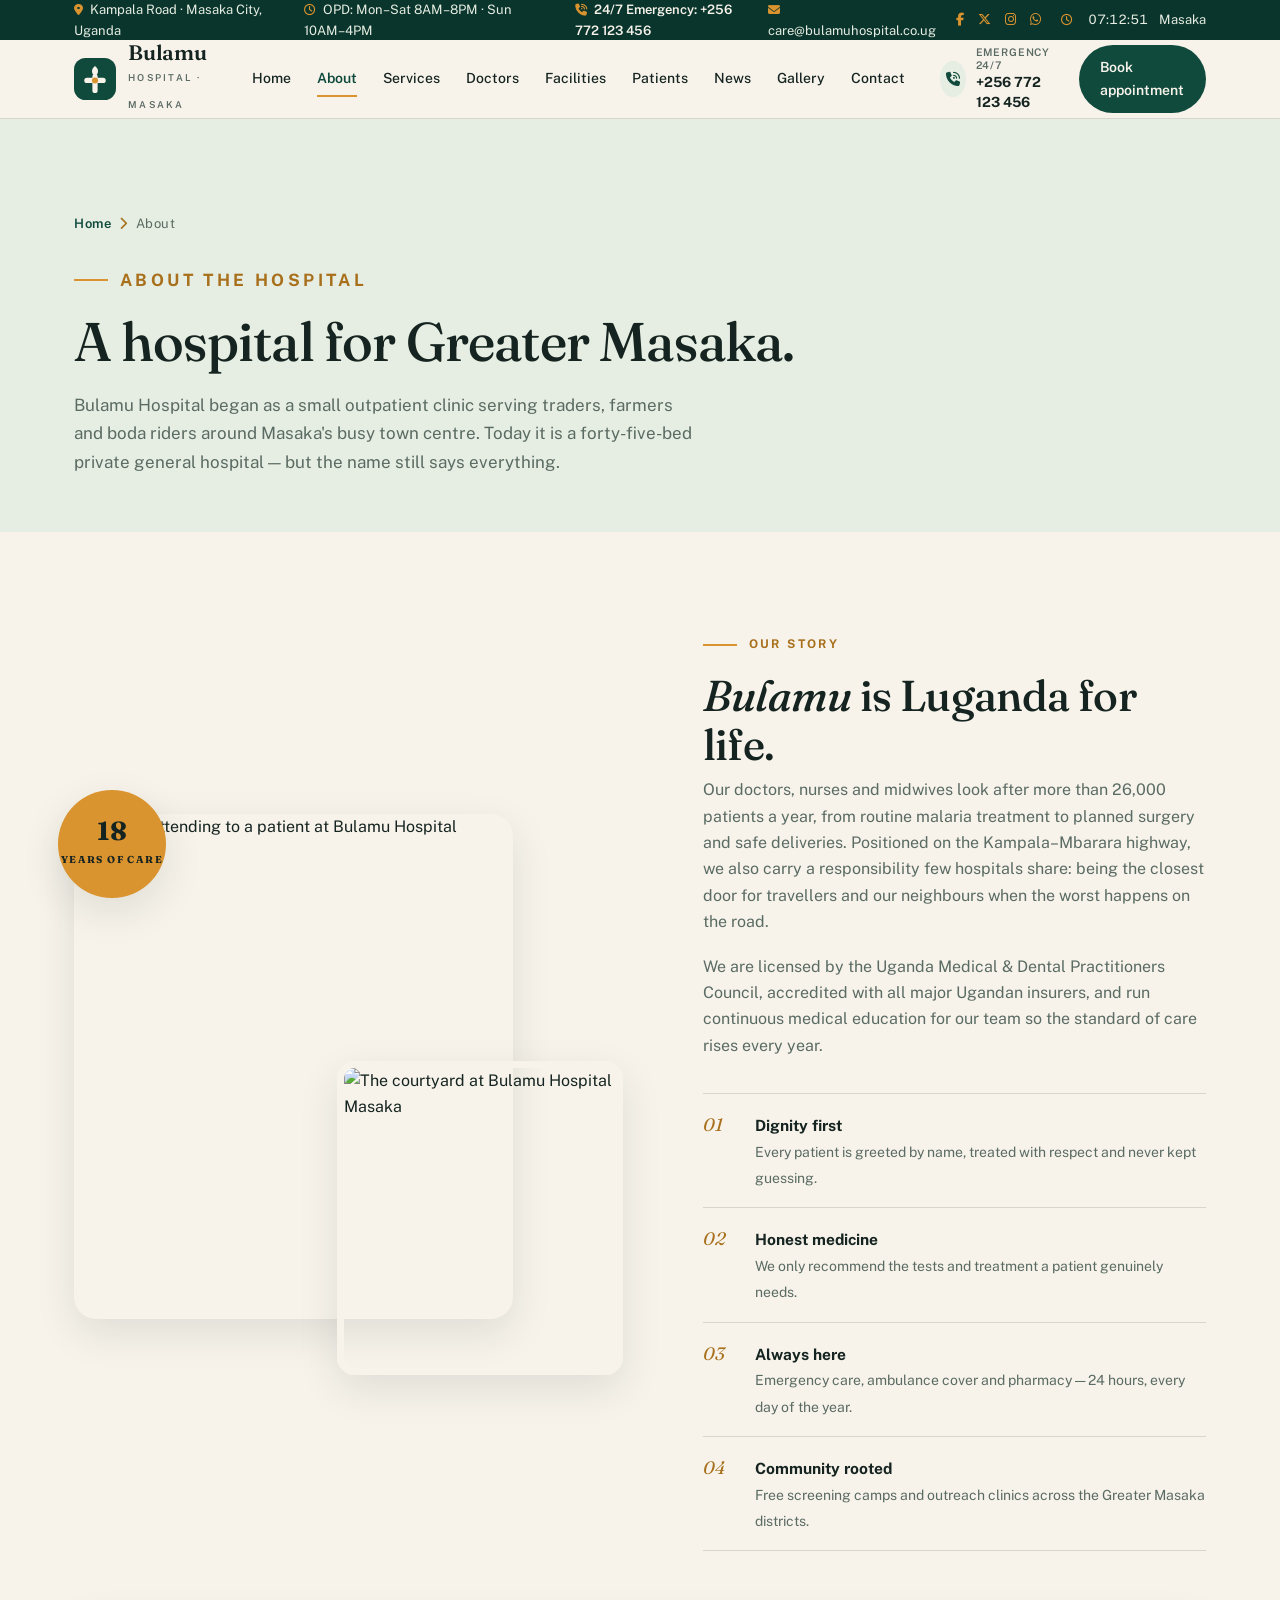
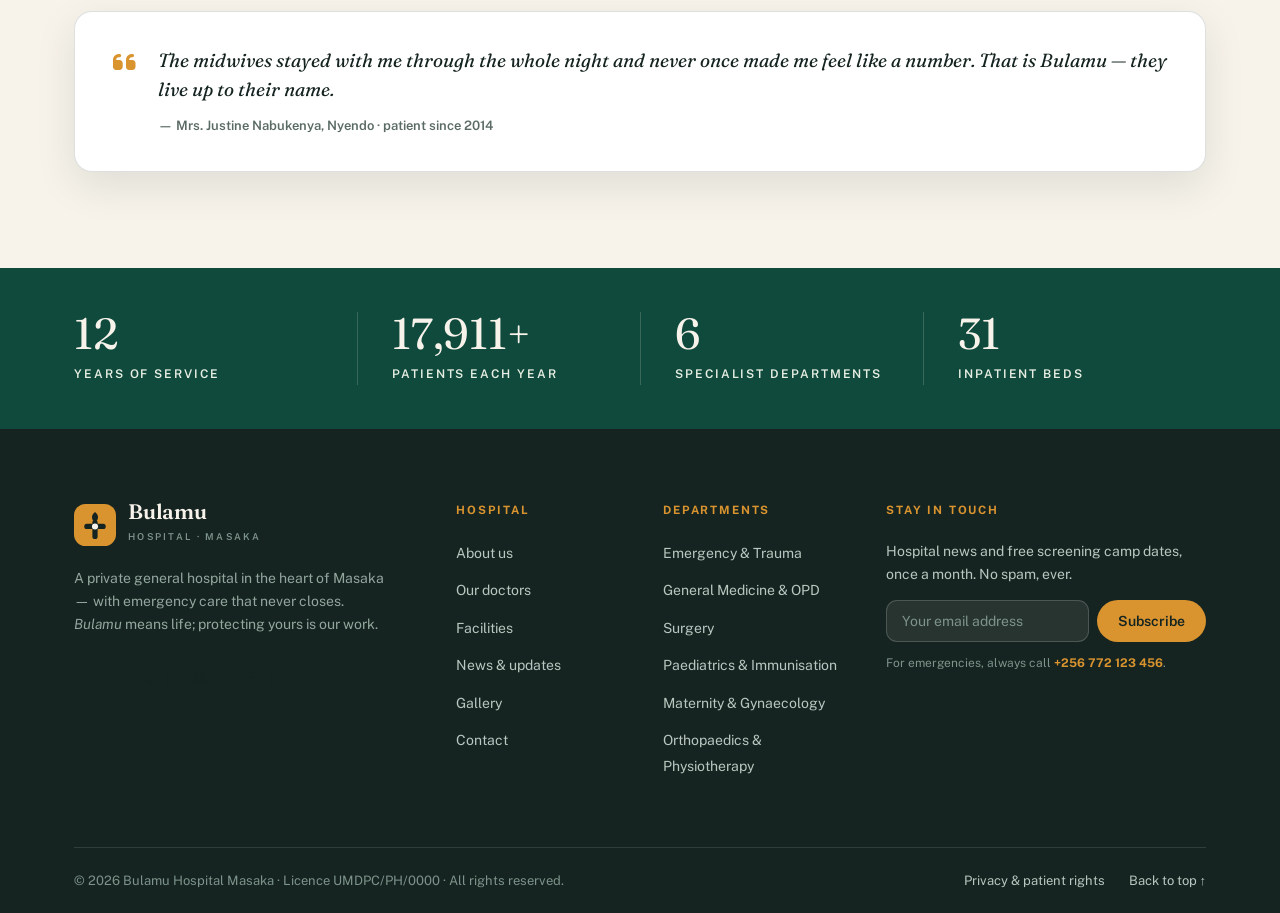
==== about.html @ 2680c512 "first commi" ====
﻿<!DOCTYPE html>
<html lang="en">
<head>
<meta charset="UTF-8">
<meta name="viewport" content="width=device-width, initial-scale=1.0">
<title>About Bulamu Hospital Masaka</title>
<meta name="description" content="Eighteen years serving Greater Masaka &mdash; our story, values and what makes Bulamu Hospital different.">
<meta property="og:title" content="About Bulamu Hospital Masaka">
<meta property="og:description" content="Eighteen years serving Greater Masaka &mdash; our story, values and what makes Bulamu Hospital different.">
<meta property="og:type" content="website">
<meta name="theme-color" content="#0F4A3C">
<link rel="preconnect" href="https://fonts.googleapis.com">
<link rel="preconnect" href="https://fonts.gstatic.com" crossorigin>
<link href="https://fonts.googleapis.com/css2?family=Fraunces:ital,opsz,wght@0,9..144,400;0,9..144,500;0,9..144,600;1,9..144,400;1,9..144,500&family=Public+Sans:wght@400;500;600;700&display=swap" rel="stylesheet">
<link rel="stylesheet" href="https://cdnjs.cloudflare.com/ajax/libs/font-awesome/6.5.2/css/all.min.css">
<link rel="stylesheet" href="css/style.css">
</head>
<body id="top">

<div class="topbar">
  <div class="container topbar-in">
    <div class="tb-group">
      <span><i class="fa-solid fa-location-dot"></i>Kampala Road · Masaka City, Uganda</span>
      <span><i class="fa-regular fa-clock"></i>OPD: Mon–Sat 8AM–8PM · Sun 10AM–4PM</span>
    </div>
    <div class="tb-group">
      <a class="tb-em" href="tel:+256772123456"><i class="fa-solid fa-phone-volume"></i>24/7 Emergency: +256 772 123 456</a>
      <a href="mailto:care@bulamuhospital.co.ug"><i class="fa-solid fa-envelope"></i>care@bulamuhospital.co.ug</a>
      <div class="tb-social">
        <a href="https://www.facebook.com/bulamuhospital/" target="_blank" rel="noopener" aria-label="Facebook"><i class="fa-brands fa-facebook-f"></i></a>
        <a href="https://www.x.com" target="_blank" rel="noopener" aria-label="X"><i class="fa-brands fa-x-twitter"></i></a>
        <a href="https://www.instagram.com" target="_blank" rel="noopener" aria-label="Instagram"><i class="fa-brands fa-instagram"></i></a>
        <a href="https://wa.me/256772123456" target="_blank" rel="noopener" aria-label="WhatsApp"><i class="fa-brands fa-whatsapp"></i></a>
      </div>
      <span class="tb-clock"><i class="fa-regular fa-clock"></i><span id="kampalaClock">--:--:--</span>&nbsp;Masaka</span>
    </div>
  </div>
</div>

<header class="site" id="siteHeader">
  <div class="container header-in">
    <a class="brand" href="index.html" aria-label="Bulamu Hospital Masaka — home">
      <svg class="brand-mark" viewBox="0 0 44 44" aria-hidden="true">
        <rect width="44" height="44" rx="12" fill="#0F4A3C"/>
        <path d="M22 8.5 C17.8 11.4 17.8 16.8 22 19.4 C26.2 16.8 26.2 11.4 22 8.5 Z" fill="#F7F3EB"/>
        <path d="M22 19.4 V34 M13.5 23.5 H30.5" stroke="#F7F3EB" stroke-width="5.5" stroke-linecap="round" fill="none"/>
        <circle cx="22" cy="23.5" r="3.2" fill="#D9932F"/>
      </svg>
      <span class="brand-txt"><strong>Bulamu</strong><small>HOSPITAL · MASAKA</small></span>
    </a>
    <nav class="main-nav" aria-label="Primary">
      <a class="nav-link" href="index.html">Home</a>
      <a class="nav-link" href="about.html">About</a>
      <a class="nav-link" href="services.html">Services</a>
      <a class="nav-link" href="doctors.html">Doctors</a>
      <a class="nav-link" href="facilities.html">Facilities</a>
      <a class="nav-link" href="patients.html">Patients</a>
      <a class="nav-link" href="news.html">News</a>
      <a class="nav-link" href="gallery.html">Gallery</a>
      <a class="nav-link" href="contact.html">Contact</a>
    </nav>
    <div class="header-actions">
      <a class="header-phone" href="tel:+256772123456">
        <i class="fa-solid fa-phone-volume"></i>
        <span><small>Emergency 24/7</small><strong>+256 772 123 456</strong></span>
      </a>
      <a class="btn btn-primary btn-sm" href="appointment.html">Book appointment</a>
      <button class="hamburger" id="navToggle" aria-label="Open menu" aria-expanded="false"><span></span><span></span><span></span></button>
    </div>
  </div>
</header>

<nav class="drawer" id="drawer" aria-label="Mobile">
  <a class="d-link" href="index.html">Home</a>
  <a class="d-link" href="about.html">About Us</a>
  <a class="d-link" href="services.html">Services &amp; Departments</a>
  <a class="d-link" href="doctors.html">Our Doctors</a>
  <a class="d-link" href="facilities.html">Facilities</a>
  <a class="d-link" href="patients.html">Patient Information</a>
  <a class="d-link" href="news.html">News &amp; Updates</a>
  <a class="d-link" href="gallery.html">Gallery</a>
  <a class="d-link" href="contact.html">Contact</a>
  <a class="btn btn-primary d-cta" href="appointment.html">Book an appointment</a>
  <div class="d-contact">
    <span><i class="fa-solid fa-phone-volume"></i>+256 772 123 456 (24/7)</span>
    <span><i class="fa-solid fa-location-dot"></i>Kampala Road, Masaka City</span>
    <span><i class="fa-brands fa-facebook"></i>facebook.com/bulamuhospital</span>
  </div>
</nav>
<div class="overlay" id="overlay"></div>

<main>
<section class="page-hero">
  <div class="container">
    <p class="breadcrumbs"><a href="index.html">Home</a><i class="fa-solid fa-chevron-right"></i>About</p>
    <p class="eyebrow">About the hospital</p>
    <h1>A hospital for Greater Masaka.</h1>
    <p>Bulamu Hospital began as a small outpatient clinic serving traders, farmers and boda riders around Masaka's busy town centre. Today it is a forty-five-bed private general hospital — but the name still says everything.</p>
  </div>
</section>

<section id="about">
  <div class="container">
    <div class="about-grid">
      <div class="about-media reveal">
        <div class="badge-since"><span><strong>18</strong><small>years of care</small></span></div>
        <img class="big" src="https://picsum.photos/seed/bulamu-about1/820/940.jpg" alt="A nurse attending to a patient at Bulamu Hospital">
        <img class="small" src="https://picsum.photos/seed/bulamu-about2/640/700.jpg" alt="The courtyard at Bulamu Hospital Masaka">
      </div>
      <div class="about-copy reveal" data-d=".12">
        <p class="eyebrow">Our story</p>
        <h2 class="about-h"><em>Bulamu</em> is Luganda for life.</h2>
        <p>Our doctors, nurses and midwives look after more than 26,000 patients a year, from routine malaria treatment to planned surgery and safe deliveries. Positioned on the Kampala&ndash;Mbarara highway, we also carry a responsibility few hospitals share: being the closest door for travellers and our neighbours when the worst happens on the road.</p>
        <p>We are licensed by the Uganda Medical &amp; Dental Practitioners Council, accredited with all major Ugandan insurers, and run continuous medical education for our team so the standard of care rises every year.</p>
        <ol class="values">
          <li><span class="val-num">01</span><div><strong>Dignity first</strong><span class="v-desc">Every patient is greeted by name, treated with respect and never kept guessing.</span></div></li>
          <li><span class="val-num">02</span><div><strong>Honest medicine</strong><span class="v-desc">We only recommend the tests and treatment a patient genuinely needs.</span></div></li>
          <li><span class="val-num">03</span><div><strong>Always here</strong><span class="v-desc">Emergency care, ambulance cover and pharmacy &mdash; 24 hours, every day of the year.</span></div></li>
          <li><span class="val-num">04</span><div><strong>Community rooted</strong><span class="v-desc">Free screening camps and outreach clinics across the Greater Masaka districts.</span></div></li>
        </ol>
      </div>
    </div>
    <div class="quote reveal">
      <i class="fa-solid fa-quote-left"></i>
      <div>
        <blockquote>The midwives stayed with me through the whole night and never once made me feel like a number. That is Bulamu &mdash; they live up to their name.</blockquote>
        <cite>&mdash; Mrs. Justine Nabukenya, Nyendo &middot; patient since 2014</cite>
      </div>
    </div>
  </div>
</section>

<div class="stats-band">
  <div class="container stats-grid reveal">
    <div class="stat"><span class="stat-num"><span class="count" data-to="18">0</span></span><span class="stat-label">Years of service</span></div>
    <div class="stat"><span class="stat-num"><span class="count" data-to="26000" data-suffix="+">0</span></span><span class="stat-label">Patients each year</span></div>
    <div class="stat"><span class="stat-num"><span class="count" data-to="8">0</span></span><span class="stat-label">Specialist departments</span></div>
    <div class="stat"><span class="stat-num"><span class="count" data-to="45">0</span></span><span class="stat-label">Inpatient beds</span></div>
  </div>
</div>
</main>

<footer class="site">
  <div class="container">
    <div class="foot-grid">
      <div class="foot-brand">
        <a class="brand" href="index.html">
          <svg class="brand-mark" viewBox="0 0 44 44" aria-hidden="true">
            <rect width="44" height="44" rx="12" fill="#D9932F"/>
            <path d="M22 8.5 C17.8 11.4 17.8 16.8 22 19.4 C26.2 16.8 26.2 11.4 22 8.5 Z" fill="#152420"/>
            <path d="M22 19.4 V34 M13.5 23.5 H30.5" stroke="#152420" stroke-width="5.5" stroke-linecap="round" fill="none"/>
            <circle cx="22" cy="23.5" r="3.2" fill="#F7F3EB"/>
          </svg>
          <span class="brand-txt"><strong>Bulamu</strong><small style="color:#7E938B">HOSPITAL · MASAKA</small></span>
        </a>
        <p>A private general hospital in the heart of Masaka — with emergency care that never closes. <em>Bulamu</em> means life; protecting yours is our work.</p>
        <div class="socials">
          <a href="https://www.facebook.com/bulamuhospital/" target="_blank" rel="noopener" aria-label="Facebook"><i class="fa-brands fa-facebook-f"></i></a>
          <a href="https://www.x.com" target="_blank" rel="noopener" aria-label="X"><i class="fa-brands fa-x-twitter"></i></a>
          <a href="https://www.instagram.com" target="_blank" rel="noopener" aria-label="Instagram"><i class="fa-brands fa-instagram"></i></a>
          <a href="https://www.youtube.com" target="_blank" rel="noopener" aria-label="YouTube"><i class="fa-brands fa-youtube"></i></a>
        </div>
      </div>
      <div>
        <h4>Hospital</h4>
        <ul class="foot-links">
          <li><a href="about.html">About us</a></li>
          <li><a href="doctors.html">Our doctors</a></li>
          <li><a href="facilities.html">Facilities</a></li>
          <li><a href="news.html">News &amp; updates</a></li>
          <li><a href="gallery.html">Gallery</a></li>
          <li><a href="contact.html">Contact</a></li>
        </ul>
      </div>
      <div>
        <h4>Departments</h4>
        <ul class="foot-links" id="footDepts"></ul>
      </div>
      <div>
        <h4>Stay in touch</h4>
        <p style="font-size:14px;color:#B9C7C0">Hospital news and free screening camp dates, once a month. No spam, ever.</p>
        <form class="news-form" id="newsForm">
          <input type="email" id="newsEmail" placeholder="Your email address" aria-label="Email address">
          <button class="btn btn-amber btn-sm" type="submit">Subscribe</button>
        </form>
        <p class="foot-note">For emergencies, always call <a href="tel:+256772123456" style="color:var(--amber);font-weight:700">+256 772 123 456</a>.</p>
      </div>
    </div>
    <div class="foot-bottom">
      <span>&copy; <span id="year"></span> Bulamu Hospital Masaka &middot; Licence UMDPC/PH/0000 &middot; All rights reserved.</span>
      <div class="fb-links">
        <button data-modal="privacyModal">Privacy &amp; patient rights</button>
        <a href="#top">Back to top &uarr;</a>
      </div>
    </div>
  </div>
</footer>

<button id="toTop" aria-label="Back to top"><i class="fa-solid fa-arrow-up"></i></button>
<div id="toastWrap" aria-live="polite"></div>

<div class="modal" id="articleModal" aria-hidden="true" role="dialog" aria-label="News article">
  <div class="modal-backdrop" data-close></div>
  <div class="modal-card">
    <button class="modal-close" data-close aria-label="Close article"><i class="fa-solid fa-xmark"></i></button>
    <div id="articleBody"></div>
  </div>
</div>

<div class="modal" id="privacyModal" aria-hidden="true" role="dialog" aria-label="Privacy and patient rights">
  <div class="modal-backdrop" data-close></div>
  <div class="modal-card privacy">
    <button class="modal-close" data-close aria-label="Close"><i class="fa-solid fa-xmark"></i></button>
    <span class="n-tag" style="position:static;display:inline-block;margin-bottom:12px">Privacy &amp; patient rights</span>
    <h3 class="am-title" style="margin-top:0">Your information is safe with us.</h3>
    <h4>What we collect</h4>
    <p>Appointment requests sent through this website are used only to arrange your visit and to contact you about it. We never sell, rent or share patient information with third parties for marketing.</p>
    <h4>Medical confidentiality</h4>
    <p>All clinical records at Bulamu Hospital are confidential. Information is released only to the patient, a nominated next of kin, or where the law requires it.</p>
    <h4>Your rights as a patient</h4>
    <p>You have the right to clear explanations in a language you understand, a second opinion, an itemised bill, and to raise a compliment or complaint at the front desk or through care@bulamuhospital.co.ug.</p>
  </div>
</div>

<div class="lightbox" id="lightbox" aria-hidden="true" role="dialog" aria-label="Image viewer">
  <span class="lb-count" id="lbCount"></span>
  <button class="lb-close" id="lbClose" aria-label="Close"><i class="fa-solid fa-xmark"></i></button>
  <button class="lb-btn lb-prev" id="lbPrev" aria-label="Previous image"><i class="fa-solid fa-chevron-left"></i></button>
  <figure><img id="lbImg" alt=""><figcaption id="lbCap"></figcaption></figure>
  <button class="lb-btn lb-next" id="lbNext" aria-label="Next image"><i class="fa-solid fa-chevron-right"></i></button>
</div>

<script src="js/data.js"></script>
<script src="js/app.js"></script>
</body>
</html>
---- css/style.css ----
/* Bulamu Hospital Masaka - main stylesheet
   Split from original monolithic index.html into modular files. */

:root{
  --pine:#0F4A3C; --pine-deep:#0A352C; --ink:#152420;
  --cream:#F7F3EB; --paper:#FFFFFF; --sage:#E6EDE2; --sage-deep:#D3DFCC;
  --amber:#D9932F; --amber-deep:#A8701C; --amber-soft:#F3E4C8;
  --clay:#B5502F; --clay-soft:#F2E1D8;
  --muted:#5A6B63; --line:rgba(21,36,32,.14);
  --r:18px;
  --fd:'Fraunces',Georgia,serif; --fb:'Public Sans',sans-serif;
  --sh:0 14px 40px rgba(21,36,32,.10);
}
*{margin:0;padding:0;box-sizing:border-box}
html{scroll-behavior:smooth;scroll-padding-top:96px}
body{font-family:var(--fb);color:var(--ink);background:var(--cream);line-height:1.65;font-size:16px;-webkit-font-smoothing:antialiased}
img{display:block;max-width:100%}
a{color:inherit;text-decoration:none}
ul,ol{list-style:none}
button{font-family:inherit;border:none;background:none;cursor:pointer;color:inherit}
::selection{background:var(--amber);color:var(--ink)}
:focus-visible{outline:2px solid var(--amber);outline-offset:3px;border-radius:4px}
.container{max-width:1180px;margin:0 auto;padding:0 24px}
section{padding:96px 0}
h1,h2,h3{font-family:var(--fd);font-weight:500;line-height:1.12;letter-spacing:-.015em}
h2{font-size:clamp(1.9rem,3.4vw,2.7rem)}
p{color:var(--muted)}

/* Buttons */
.btn{display:inline-flex;align-items:center;gap:10px;font-weight:600;font-size:15px;border-radius:999px;padding:14px 26px;transition:.25s;border:1.5px solid transparent;cursor:pointer}
.btn i{font-size:13px;transition:transform .25s}
.btn:hover i{transform:translateX(3px)}
.btn-primary{background:var(--pine);color:var(--cream)}
.btn-primary:hover{background:var(--pine-deep);transform:translateY(-2px)}
.btn-ghost{border-color:var(--line);color:var(--ink)}
.btn-ghost:hover{border-color:var(--pine);color:var(--pine)}
.btn-amber{background:var(--amber);color:var(--ink)}
.btn-amber:hover{background:var(--amber-deep);color:var(--cream);transform:translateY(-2px)}
.btn-sm{padding:10px 20px;font-size:14px}

/* Top bar */
.topbar{background:var(--pine-deep);color:var(--sage);font-size:13px}
.topbar-in{display:flex;justify-content:space-between;align-items:center;gap:24px;height:40px}
.topbar a{transition:color .2s}
.topbar a:hover{color:var(--amber)}
.tb-group{display:flex;align-items:center;gap:20px}
.tb-group span i,.tb-group a i{color:var(--amber);margin-right:7px;font-size:12px}
.tb-em{font-weight:600;color:var(--cream)}
.tb-clock{display:flex;align-items:center;gap:8px;font-variant-numeric:tabular-nums}
.tb-social{display:flex;gap:14px}
.tb-social a i{margin:0;font-size:13px}

/* Header */
header.site{position:sticky;top:0;z-index:200;background:rgba(247,243,235,.94);backdrop-filter:blur(10px);border-bottom:1px solid var(--line);transition:box-shadow .3s}
header.site.scrolled{box-shadow:0 8px 30px rgba(21,36,32,.08)}
.header-in{display:flex;align-items:center;justify-content:space-between;gap:24px;height:78px}
.brand{display:flex;align-items:center;gap:12px}
.brand-mark{width:42px;height:42px;flex:none}
.brand-txt strong{font-family:var(--fd);font-size:21px;font-weight:600;display:block;line-height:1;letter-spacing:-.01em}
.brand-txt small{font-size:9.5px;letter-spacing:.24em;color:var(--muted);font-weight:600}
.main-nav{display:flex;gap:4px}
.nav-link{position:relative;font-size:14px;font-weight:500;padding:10px 11px;color:var(--ink);transition:color .2s}
.nav-link::after{content:"";position:absolute;left:11px;right:11px;bottom:4px;height:2px;background:var(--amber);transform:scaleX(0);transform-origin:left;transition:transform .25s}
.nav-link:hover{color:var(--pine)}
.nav-link.active{color:var(--pine);font-weight:600}
.nav-link.active::after{transform:scaleX(1)}
.header-actions{display:flex;align-items:center;gap:18px}
.header-phone{display:flex;align-items:center;gap:10px;line-height:1.25}
.header-phone i{width:36px;height:36px;border-radius:50%;background:var(--sage);color:var(--pine);display:grid;place-items:center;font-size:14px}
.header-phone small{display:block;font-size:10.5px;letter-spacing:.08em;text-transform:uppercase;color:var(--muted);font-weight:600}
.header-phone strong{font-size:14px}
.hamburger{display:none;flex-direction:column;gap:5px;width:44px;height:44px;align-items:center;justify-content:center;border:1px solid var(--line);border-radius:12px}
.hamburger span{width:20px;height:2px;background:var(--ink);border-radius:2px;transition:.3s}
body.nav-open .hamburger span:nth-child(1){transform:translateY(7px) rotate(45deg)}
body.nav-open .hamburger span:nth-child(2){opacity:0}
body.nav-open .hamburger span:nth-child(3){transform:translateY(-7px) rotate(-45deg)}

/* Drawer */
.drawer{position:fixed;top:0;right:0;bottom:0;width:min(340px,88vw);background:var(--paper);z-index:300;transform:translateX(105%);transition:transform .38s cubic-bezier(.7,0,.3,1);padding:32px 28px;display:flex;flex-direction:column;gap:8px;overflow-y:auto}
body.nav-open .drawer{transform:none}
.drawer a.d-link{font-family:var(--fd);font-size:22px;padding:11px 0;border-bottom:1px solid var(--line);transition:color .2s,padding-left .2s}
.drawer a.d-link:hover{color:var(--pine);padding-left:6px}
.drawer .d-cta{margin-top:18px}
.drawer .d-contact{margin-top:auto;padding-top:24px;font-size:14px;color:var(--muted);display:grid;gap:8px}
.drawer .d-contact i{color:var(--amber);width:18px}
.overlay{position:fixed;inset:0;background:rgba(21,36,32,.45);z-index:250;opacity:0;pointer-events:none;transition:opacity .3s}
body.nav-open .overlay{opacity:1;pointer-events:auto}
body.nav-open,body.modal-open{overflow:hidden}

/* Page hero (inner pages) */
.page-hero{padding:76px 0 56px;background:var(--sage)}
.page-hero h1{font-size:clamp(2.2rem,4.6vw,3.4rem);max-width:780px}
.page-hero .eyebrow{margin-bottom:18px}
.page-hero p{font-size:17px;max-width:620px;margin-top:18px}
.page-hero .breadcrumbs{font-size:13px;color:var(--muted);margin-bottom:14px;letter-spacing:.04em}
.page-hero .breadcrumbs a{color:var(--pine);font-weight:600}
.page-hero .breadcrumbs i{margin:0 8px;color:var(--amber-deep)}
/* Hero */
.hero{padding:76px 0 84px;background-image:url("data:image/svg+xml,%3Csvg xmlns='http://www.w3.org/2000/svg' width='28' height='28'%3E%3Cpath d='M14 10v8M10 14h8' stroke='%230F4A3C' stroke-opacity='.06' stroke-width='2' stroke-linecap='round'/%3E%3C/svg%3E")}
.hero-grid{display:grid;grid-template-columns:1.12fr .88fr;gap:64px;align-items:center}
.eyebrow{display:inline-flex;align-items:center;gap:12px;font-size:12px;font-weight:700;letter-spacing:.2em;text-transform:uppercase;color:var(--amber-deep);margin-bottom:20px}
.eyebrow::before{content:"";width:34px;height:2px;background:var(--amber)}
.hero h1{font-size:clamp(2.7rem,5.4vw,4.5rem);letter-spacing:-.02em}
.hero h1 em{font-style:italic;position:relative;white-space:nowrap}
.hero h1 em::after{content:"";position:absolute;left:-2%;right:-2%;bottom:-.06em;height:.26em;background:url("data:image/svg+xml,%3Csvg xmlns='http://www.w3.org/2000/svg' viewBox='0 0 200 20' preserveAspectRatio='none'%3E%3Cpath d='M2 14 Q 50 4 100 10 T 198 8' fill='none' stroke='%23D9932F' stroke-width='5' stroke-linecap='round'/%3E%3C/svg%3E") no-repeat;background-size:100% 100%}
.hero-lead{max-width:520px;margin:24px 0 32px;font-size:17px}
.hero-btns{display:flex;gap:14px;flex-wrap:wrap}
.hero-trust{display:flex;align-items:center;gap:10px;margin-top:26px;font-size:13px;color:var(--muted)}
.hero-trust i{color:var(--pine)}
.hero-visual{position:relative}
.arch{position:relative}
.arch::before{content:"";position:absolute;top:22px;left:22px;right:-22px;bottom:-22px;background:var(--pine);border-radius:999px 999px 26px 26px}
.arch img{position:relative;z-index:1;width:100%;aspect-ratio:4/5;object-fit:cover;border-radius:999px 999px 26px 26px}
.stamp{position:absolute;z-index:2;left:-30px;bottom:-18px;width:128px;height:128px;filter:drop-shadow(0 10px 24px rgba(21,36,32,.25))}
.stamp svg{width:100%;height:100%}
.stamp-spin{transform-origin:60px 60px;animation:spin 26s linear infinite}
@keyframes spin{to{transform:rotate(360deg)}}
.float-card{position:absolute;z-index:2;background:var(--paper);border:1px solid var(--line);border-radius:16px;padding:14px 18px;box-shadow:var(--sh);display:flex;align-items:center;gap:12px;animation:floaty 4.5s ease-in-out infinite}
.float-card strong{display:block;font-size:14px;line-height:1.3}
.float-card small{color:var(--muted);font-size:12px}
.float-card.opd{top:34px;left:-44px}
.float-card.next{bottom:44px;right:-16px;animation-delay:1.4s}
@keyframes floaty{0%,100%{transform:translateY(0)}50%{transform:translateY(-8px)}}
.fc-icon{width:40px;height:40px;border-radius:12px;background:var(--sage);color:var(--pine);display:grid;place-items:center;font-size:16px;flex:none}
.dot{width:11px;height:11px;border-radius:50%;background:#3E9B6C;flex:none;position:relative}
.dot::after{content:"";position:absolute;inset:-4px;border-radius:50%;border:2px solid #3E9B6C;opacity:.5;animation:pulse 1.8s ease-out infinite}
.dot.closed{background:var(--clay)}
.dot.closed::after{border-color:var(--clay)}
@keyframes pulse{0%{transform:scale(.6);opacity:.7}100%{transform:scale(1.6);opacity:0}}

/* Stats band */
.stats-band{background:var(--pine);color:var(--cream);padding:44px 0}
.stats-grid{display:grid;grid-template-columns:repeat(4,1fr)}
.stat{padding:0 34px;border-left:1px solid rgba(247,243,235,.18)}
.stat:first-child{border-left:none;padding-left:0}
.stat-num{font-family:var(--fd);font-size:clamp(2rem,3.4vw,2.9rem);line-height:1;font-variant-numeric:tabular-nums}
.stat-label{display:block;margin-top:8px;font-size:12px;letter-spacing:.16em;text-transform:uppercase;color:var(--sage);font-weight:600}

/* Section heads */
.sec-head{display:flex;justify-content:space-between;align-items:flex-end;gap:48px;margin-bottom:52px}
.sec-head h2{margin-top:4px;max-width:560px}
.sec-lead{max-width:400px;font-size:15.5px;padding-bottom:6px}
.sec-sage{background:var(--sage)}
.sec-paper{background:var(--paper);border-block:1px solid var(--line)}

/* About */
.about-grid{display:grid;grid-template-columns:1.05fr .95fr;gap:72px;align-items:center}
.about-media{position:relative;margin:0 8px 46px 0}
.about-media .big{width:80%;border-radius:22px;aspect-ratio:4/4.6;object-fit:cover;box-shadow:var(--sh)}
.about-media .small{position:absolute;right:0;bottom:-56px;width:52%;border-radius:18px;aspect-ratio:4/4.4;object-fit:cover;border:7px solid var(--cream);box-shadow:var(--sh)}
.badge-since{position:absolute;top:-24px;left:-16px;width:108px;height:108px;border-radius:50%;background:var(--amber);color:var(--ink);display:grid;place-items:center;text-align:center;font-family:var(--fd);box-shadow:var(--sh);z-index:2}
.badge-since strong{font-size:26px;display:block;line-height:1}
.badge-since small{font-size:10px;letter-spacing:.14em;text-transform:uppercase;font-weight:700}
.about-copy p{margin-bottom:18px}
.about-copy .about-h{margin-bottom:8px}
.values{margin:34px 0 0}
.values li{display:flex;gap:20px;padding:16px 0;border-top:1px solid var(--line);align-items:baseline}
.values li:last-child{border-bottom:1px solid var(--line)}
.val-num{font-family:var(--fd);font-style:italic;color:var(--amber-deep);font-size:18px;flex:none;width:32px}
.values strong{display:block;font-size:15.5px}
.values span.v-desc{font-size:14px;color:var(--muted)}
.quote{margin-top:60px;background:var(--paper);border:1px solid var(--line);border-radius:var(--r);padding:34px 38px;display:flex;gap:22px;align-items:flex-start;box-shadow:var(--sh)}
.quote i{color:var(--amber);font-size:26px;margin-top:4px}
.quote blockquote{font-family:var(--fd);font-style:italic;font-size:19px;line-height:1.5;color:var(--ink)}
.quote cite{display:block;margin-top:12px;font-style:normal;font-size:13px;color:var(--muted);font-weight:600}

/* Departments */
.dept-wrap{display:grid;grid-template-columns:390px 1fr;gap:26px;align-items:stretch}
.dept-list{display:flex;flex-direction:column;gap:8px}
.dept-item{display:flex;align-items:center;gap:16px;text-align:left;padding:14px 18px;border:1px solid var(--line);border-radius:14px;background:transparent;transition:.22s}
.dept-item:hover{background:var(--sage-deep)}
.dept-item.active{background:var(--pine);border-color:var(--pine);color:var(--cream)}
.di-num{font-family:var(--fd);font-style:italic;font-size:15px;color:var(--amber-deep);width:26px;flex:none}
.dept-item.active .di-num{color:var(--amber)}
.di-name{font-weight:600;font-size:15px;flex:1}
.di-tag{font-size:11px;font-weight:700;letter-spacing:.06em;text-transform:uppercase;color:var(--muted);background:var(--sage-deep);padding:4px 10px;border-radius:999px;flex:none}
.dept-item.active .di-tag{background:rgba(247,243,235,.16);color:var(--sage)}
.dept-panel{background:var(--paper);border:1px solid var(--line);border-radius:22px;padding:38px 42px;box-shadow:var(--sh);transition:opacity .18s,transform .18s;display:flex;flex-direction:column}
.dept-panel.swap{opacity:0;transform:translateY(10px)}
.dp-head{display:flex;gap:18px;align-items:center;margin-bottom:18px}
.dp-icon{width:58px;height:58px;border-radius:16px;background:var(--pine);color:var(--amber);display:grid;place-items:center;font-size:23px;flex:none}
.dp-tag{font-size:11px;font-weight:700;letter-spacing:.14em;text-transform:uppercase;color:var(--amber-deep)}
.dp-head h3{font-size:26px;margin-top:2px}
.dp-desc{margin-bottom:22px}
.dp-services{display:grid;grid-template-columns:1fr 1fr;gap:10px 24px;margin-bottom:26px}
.dp-services li{display:flex;align-items:center;gap:10px;font-size:14px;font-weight:500}
.dp-services li i{width:22px;height:22px;border-radius:50%;background:var(--sage);color:var(--pine);display:grid;place-items:center;font-size:10px;flex:none}
.dp-meta{display:grid;grid-template-columns:repeat(3,1fr);gap:18px;border-top:1px solid var(--line);padding-top:22px;margin-bottom:28px}
.dp-meta>div{display:flex;gap:12px;align-items:flex-start}
.dp-meta i{color:var(--amber-deep);margin-top:3px}
.dp-meta small{display:block;font-size:10.5px;letter-spacing:.1em;text-transform:uppercase;color:var(--muted);font-weight:700}
.dp-meta strong{font-size:13.5px;line-height:1.35}
.dp-book{align-self:flex-start;margin-top:auto}

/* Doctors */
.doc-controls{display:flex;gap:10px;padding-bottom:6px}
.ctrl-btn{width:48px;height:48px;border-radius:50%;border:1.5px solid var(--line);color:var(--ink);font-size:15px;transition:.22s;display:grid;place-items:center}
.ctrl-btn:hover{background:var(--pine);border-color:var(--pine);color:var(--cream)}
.chip-row{display:flex;gap:10px;flex-wrap:wrap;margin-bottom:36px}
.chip{padding:9px 20px;border-radius:999px;border:1.5px solid var(--line);font-size:13.5px;font-weight:600;transition:.22s}
.chip:hover{border-color:var(--pine);color:var(--pine)}
.chip.active{background:var(--pine);border-color:var(--pine);color:var(--cream)}
.doc-track{display:flex;gap:22px;overflow-x:auto;scroll-snap-type:x mandatory;padding:6px 4px 18px;cursor:grab;scrollbar-width:none}
.doc-track::-webkit-scrollbar{display:none}
.doc-track.dragging{cursor:grabbing;scroll-snap-type:none}
.doc-card{flex:0 0 268px;scroll-snap-align:start;display:block}
.doc-img{position:relative;border-radius:18px;overflow:hidden;aspect-ratio:3/3.9;margin-bottom:16px}
.doc-img img{width:100%;height:100%;object-fit:cover;transition:transform .5s}
.doc-card:hover .doc-img img{transform:scale(1.05)}
.doc-days{position:absolute;left:12px;bottom:12px;background:rgba(247,243,235,.95);color:var(--ink);font-size:12px;font-weight:600;padding:6px 12px;border-radius:999px;display:flex;gap:7px;align-items:center}
.doc-days i{color:var(--amber-deep);font-size:11px}
.doc-card h3{font-size:20px}
.doc-card p{font-size:13.5px;margin-top:3px}
.doc-go{display:inline-flex;align-items:center;gap:8px;margin-top:10px;font-size:13px;font-weight:700;color:var(--pine-deep)}
.doc-go i{transition:transform .2s}
.doc-card:hover .doc-go i{transform:translateX(4px)}
.doc-hint{margin-top:6px;font-size:13px;color:var(--muted)}
.doc-hint i{color:var(--amber-deep);margin-right:6px}

/* Facilities */
.fac-wrap{display:grid;grid-template-columns:1.25fr .75fr;gap:60px;align-items:center}
.fac-mosaic{display:grid;grid-template-columns:repeat(3,1fr);grid-auto-rows:150px;gap:14px}
.fac-tile{position:relative;border-radius:16px;overflow:hidden;background:var(--sage-deep);cursor:zoom-in}
.fac-tile img{width:100%;height:100%;object-fit:cover;transition:transform .5s}
.fac-tile:hover img{transform:scale(1.06)}
.t-tall{grid-row:span 2}
.t-wide{grid-column:span 2}
.fac-tile figcaption{position:absolute;left:0;right:0;bottom:0;background:var(--pine-deep);color:var(--cream);padding:10px 14px}
.fac-tile figcaption h4{font-family:var(--fb);font-size:13.5px;font-weight:600;letter-spacing:.02em}
.fac-tile figcaption p{font-size:12px;color:var(--sage);max-height:0;overflow:hidden;transition:max-height .35s;margin:0}
.fac-tile:hover figcaption p{max-height:3.2em;margin-top:3px}
@media (hover:none){.fac-tile figcaption p{max-height:3.2em;margin-top:3px}}
.eq-intro{font-size:15px;margin-bottom:8px}
.eq-list li{display:flex;gap:16px;align-items:center;padding:13px 0;border-top:1px solid var(--line)}
.eq-list i,.eq-list .eq-thumb{width:64px;height:48px;border-radius:10px;background:var(--sage);color:var(--pine);display:grid;place-items:center;font-size:16px;flex:none;overflow:hidden;object-fit:cover}
.eq-list .eq-thumb img{width:100%;height:100%;object-fit:cover;display:block}
.eq-list strong{display:block;font-size:14.5px}
.eq-list span{font-size:13px;color:var(--muted)}
.fac-stats{display:flex;border:1px solid var(--line);border-radius:16px;overflow:hidden;margin-top:26px;background:var(--paper)}
.fac-stats div{flex:1;text-align:center;padding:16px 8px;border-left:1px solid var(--line)}
.fac-stats div:first-child{border-left:none}
.fac-stats strong{font-family:var(--fd);font-size:26px;color:var(--pine);display:block;line-height:1.1}
.fac-stats small{font-size:10.5px;letter-spacing:.1em;text-transform:uppercase;color:var(--muted);font-weight:700}

/* Patient info */
.journey{margin-bottom:64px}
.journey ol{display:flex;gap:10px}
.journey li{flex:1;position:relative;text-align:center;padding:0 6px}
.journey li:not(:last-child)::before{content:"";position:absolute;top:23px;left:calc(50% + 36px);width:calc(100% - 72px);height:2px;background:var(--sage-deep)}
.j-circle{width:46px;height:46px;border-radius:50%;background:var(--pine);color:var(--cream);font-family:var(--fd);font-style:italic;display:grid;place-items:center;margin:0 auto 12px;position:relative;z-index:1}
.journey h4{font-size:14.5px;font-weight:700;font-family:var(--fb)}
.journey p{font-size:12.5px;margin-top:3px}
.pat-grid{display:grid;grid-template-columns:1.08fr .92fr;gap:56px;align-items:start}
.faq-item{border:1px solid var(--line);border-radius:14px;background:var(--paper);margin-bottom:12px;transition:border-color .2s}
.faq-item.open{border-color:var(--pine)}
.faq-q{width:100%;display:flex;justify-content:space-between;align-items:center;gap:18px;text-align:left;padding:18px 22px;font-weight:600;font-size:15.5px}
.faq-q i{width:30px;height:30px;border-radius:50%;background:var(--sage);color:var(--pine);display:grid;place-items:center;font-size:12px;transition:transform .3s;flex:none}
.faq-item.open .faq-q i{transform:rotate(45deg);background:var(--pine);color:var(--cream)}
.faq-a{display:grid;grid-template-rows:0fr;transition:grid-template-rows .35s ease}
.faq-item.open .faq-a{grid-template-rows:1fr}
.faq-a-in{overflow:hidden}
.faq-a p{padding:0 22px 20px;font-size:14.5px}
.visit-card{background:var(--paper);border:1px solid var(--line);border-radius:22px;padding:32px;box-shadow:var(--sh);position:sticky;top:110px}
.visit-card h3{font-size:22px;margin-bottom:6px}
.vc-block{padding:18px 0;border-top:1px solid var(--line)}
.vc-block:first-of-type{margin-top:14px}
.vc-block h4{font-size:11.5px;letter-spacing:.14em;text-transform:uppercase;color:var(--amber-deep);margin-bottom:12px}
.vc-row{display:flex;justify-content:space-between;font-size:14px;padding:5px 0}
.vc-row span{color:var(--muted)}
.vc-row strong{font-weight:600}
.vc-row.hl strong{color:var(--clay)}
.pay-row{display:flex;gap:10px;flex-wrap:wrap}
.pay-pill{display:inline-flex;align-items:center;gap:8px;font-size:12.5px;font-weight:600;border:1px solid var(--line);border-radius:999px;padding:7px 14px}
.pay-pill i{color:var(--pine)}
.ins-tags{display:grid;grid-template-columns:repeat(3,1fr);gap:10px}
.ins-tags a{display:flex;align-items:center;justify-content:center;gap:8px;background:var(--paper);border:1px solid var(--line);border-radius:10px;padding:8px 10px;transition:.2s;font-size:12px;font-weight:600;color:var(--ink)}
.ins-tags a:hover{border-color:var(--pine);transform:translateY(-2px)}
.ins-tags a img{height:28px;width:auto;max-width:80px;object-fit:contain;flex:none}
.ins-tags .ins-extra{grid-column:1/-1;background:transparent;border:1px dashed var(--line);color:var(--muted);justify-content:center}
.em-note{margin-top:18px;background:var(--clay-soft);border:1px solid rgba(181,80,47,.25);border-radius:14px;padding:16px 18px;display:flex;gap:14px;font-size:13.5px}
.em-note i{color:var(--clay);margin-top:3px}
.em-note strong{color:var(--ink)}

/* News */
.news-featured{display:grid;grid-template-columns:1fr 1fr;gap:0;border:1px solid var(--line);border-radius:22px;overflow:hidden;background:var(--cream);margin-bottom:40px}
.nf-img{position:relative;min-height:340px}
.nf-img img{position:absolute;inset:0;width:100%;height:100%;object-fit:cover}
.n-tag{position:absolute;top:16px;left:16px;background:var(--amber);color:var(--ink);font-size:11px;font-weight:700;letter-spacing:.1em;text-transform:uppercase;padding:6px 13px;border-radius:999px}
.nf-body{padding:44px 46px;display:flex;flex-direction:column;align-items:flex-start;justify-content:center}
.n-date{font-size:12.5px;font-weight:700;letter-spacing:.1em;text-transform:uppercase;color:var(--amber-deep);margin-bottom:12px}
.nf-body h3{font-size:clamp(1.5rem,2.4vw,2rem);margin-bottom:14px}
.nf-body .n-lead{margin-bottom:26px}
.news-list{display:flex;flex-direction:column}
.news-row{display:grid;grid-template-columns:150px 1fr 40px;gap:28px;align-items:center;text-align:left;padding:24px 18px;border-top:1px solid var(--line);border-radius:12px;transition:background .2s}
.news-row:last-child{border-bottom:1px solid var(--line)}
.news-row:hover{background:var(--sage)}
.nr-date{font-family:var(--fd);font-style:italic;color:var(--muted);font-size:15px}
.nr-tag{display:inline-block;font-size:10.5px;font-weight:700;letter-spacing:.1em;text-transform:uppercase;color:var(--amber-deep);margin-bottom:5px}
.news-row h4{font-family:var(--fd);font-size:19px;font-weight:500;color:var(--ink)}
.news-row>i{color:var(--muted);transition:.2s;text-align:right}
.news-row:hover>i{color:var(--pine);transform:translateX(4px)}

/* Gallery */
.gal-grid{columns:4 240px;column-gap:16px}
.gal-item{position:relative;margin-bottom:16px;border-radius:16px;overflow:hidden;cursor:zoom-in;break-inside:avoid}
.gal-item img{width:100%;transition:transform .5s}
.gal-item:hover img{transform:scale(1.05)}
.gal-item figcaption{position:absolute;left:0;right:0;bottom:0;background:rgba(10,53,44,.9);color:var(--cream);font-size:12.5px;font-weight:500;padding:9px 14px;opacity:0;transform:translateY(8px);transition:.3s}
.gal-item:hover figcaption{opacity:1;transform:none}
@media (hover:none){.gal-item figcaption{opacity:1;transform:none}}

/* Appointment */
.sec-book{background:var(--pine-deep);color:var(--cream)}
.sec-book .eyebrow{color:var(--amber)}
.book-grid{display:grid;grid-template-columns:.95fr 1.05fr;gap:70px;align-items:start}
.sec-book .sec-lead{color:var(--sage)}
.book-steps{margin:34px 0 8px}
.book-steps li{display:flex;gap:18px;padding:15px 0;border-top:1px solid rgba(247,243,235,.15);align-items:flex-start}
.bs-num{width:34px;height:34px;border-radius:50%;border:1.5px solid var(--amber);color:var(--amber);font-family:var(--fd);font-style:italic;display:grid;place-items:center;flex:none;font-size:15px}
.book-steps strong{display:block;font-size:15px}
.book-steps span{font-size:13.5px;color:var(--sage)}
.alt-contacts{display:flex;gap:14px;margin-top:26px;flex-wrap:wrap}
.alt-c{display:flex;align-items:center;gap:12px;background:rgba(247,243,235,.08);border:1px solid rgba(247,243,235,.18);border-radius:14px;padding:13px 18px;font-size:14px;font-weight:600;transition:.22s}
.alt-c:hover{background:rgba(247,243,235,.16)}
.alt-c i{color:var(--amber);font-size:17px}
.alt-c small{display:block;font-weight:400;font-size:11.5px;color:var(--sage)}
.book-form{background:var(--paper);color:var(--ink);border-radius:24px;padding:40px 42px;box-shadow:0 24px 60px rgba(0,0,0,.28)}
.book-form h3{font-size:24px;margin-bottom:4px}
.book-form>p{font-size:14px;margin-bottom:24px}
.f-grid{display:grid;grid-template-columns:1fr 1fr;gap:18px}
.f-grid .full{grid-column:1/-1}
.field label{display:block;font-size:11px;font-weight:700;letter-spacing:.12em;text-transform:uppercase;color:var(--muted);margin-bottom:7px}
.field label b{color:var(--clay)}
.field input,.field select,.field textarea{width:100%;font-family:inherit;font-size:15px;padding:12px 14px;border:1.5px solid var(--line);border-radius:11px;background:var(--cream);color:var(--ink);transition:border-color .2s,box-shadow .2s;appearance:none}
.field select{background-image:url("data:image/svg+xml,%3Csvg xmlns='http://www.w3.org/2000/svg' width='12' height='8'%3E%3Cpath d='M1 1l5 5 5-5' stroke='%235A6B63' stroke-width='2' fill='none' stroke-linecap='round'/%3E%3C/svg%3E");background-repeat:no-repeat;background-position:right 14px center}
.field textarea{resize:vertical;min-height:88px}
.field input:focus,.field select:focus,.field textarea:focus{outline:none;border-color:var(--pine);box-shadow:0 0 0 3px rgba(15,74,60,.14)}
.field .err{display:block;font-size:12px;color:var(--clay);margin-top:5px;min-height:0;font-weight:600}
.field.invalid input,.field.invalid select{border-color:var(--clay)}
.field.invalid .err::before{content:"\f06a  ";font-family:"Font Awesome 6 Free";font-weight:900}
.form-foot{display:flex;align-items:center;gap:16px;margin-top:22px}
.form-foot .btn{flex:1;justify-content:center}
.form-foot small{color:var(--muted);font-size:12.5px;max-width:150px;line-height:1.4}
.form-success{text-align:center;padding:20px 6px}
.fs-icon{width:70px;height:70px;border-radius:50%;background:var(--sage);color:var(--pine);display:grid;place-items:center;font-size:28px;margin:0 auto 20px}
.form-success h3{font-size:26px}
.fs-ref{color:var(--pine);background:var(--sage);padding:2px 10px;border-radius:8px;font-size:.95em}
.fs-summary{margin:24px auto;max-width:400px;text-align:left}
.fs-summary li{display:flex;justify-content:space-between;gap:20px;padding:10px 4px;border-top:1px solid var(--line);font-size:14px}
.fs-summary li span{color:var(--muted)}
.fs-note{font-size:13.5px;margin-bottom:24px}
.fs-note a{color:var(--pine);font-weight:700}

/* Contact */
.contact-grid{display:grid;grid-template-columns:.9fr 1.1fr;gap:56px;align-items:stretch}
.c-info{display:grid;gap:4px;align-content:start}
.c-item{display:flex;gap:18px;padding:18px 0;border-bottom:1px solid var(--line);align-items:flex-start}
.c-item>i{width:46px;height:46px;border-radius:14px;background:var(--sage);color:var(--pine);display:grid;place-items:center;font-size:17px;flex:none}
.c-item small{display:block;font-size:11px;letter-spacing:.12em;text-transform:uppercase;color:var(--amber-deep);font-weight:700;margin-bottom:2px}
.c-item strong{font-size:15.5px;font-weight:600}
.c-item p{font-size:14px;margin-top:2px}
.c-hours{padding:20px 0;border-bottom:1px solid var(--line)}
.c-hours h4{font-size:11px;letter-spacing:.12em;text-transform:uppercase;color:var(--amber-deep);margin-bottom:10px}
.socials{display:flex;gap:10px;margin-top:22px}
.socials a{width:42px;height:42px;border-radius:12px;border:1.5px solid var(--line);display:grid;place-items:center;font-size:15px;color:var(--ink);transition:.22s}
.socials a:hover{background:var(--pine);border-color:var(--pine);color:var(--cream)}
.map-wrap{border-radius:22px;overflow:hidden;border:1px solid var(--line);min-height:440px;box-shadow:var(--sh)}
.map-wrap iframe{width:100%;height:100%;border:0;filter:grayscale(.5) sepia(.15) saturate(.92);display:block}

/* Footer */
footer.site{background:var(--ink);color:var(--sage);padding:72px 0 0}
.foot-grid{display:grid;grid-template-columns:2.1fr 1fr 1.1fr 1.6fr;gap:48px;padding-bottom:56px}
.foot-brand .brand-txt strong{color:var(--cream)}
.foot-brand p{color:#93A69E;font-size:14px;margin:18px 0 22px;max-width:320px}
footer h4{font-size:11.5px;letter-spacing:.16em;text-transform:uppercase;color:var(--amber);margin-bottom:20px;font-weight:700}
.foot-links li{margin-bottom:11px}
.foot-links a{font-size:14px;color:#B9C7C0;transition:.2s}
.foot-links a:hover{color:var(--amber);padding-left:4px}
.foot-contact li{display:flex;gap:12px;font-size:14px;color:#B9C7C0;margin-bottom:14px;align-items:flex-start}
.foot-contact i{color:var(--amber);margin-top:4px;width:16px}
.news-form{display:flex;gap:8px;margin-top:14px}
.news-form input{flex:1;min-width:0;background:rgba(247,243,235,.08);border:1.5px solid rgba(247,243,235,.18);border-radius:11px;padding:12px 15px;color:var(--cream);font-family:inherit;font-size:14px}
.news-form input::placeholder{color:#7E938B}
.news-form input:focus{outline:none;border-color:var(--amber)}
.foot-note{font-size:12px;color:#7E938B;margin-top:12px}
.foot-bottom{border-top:1px solid rgba(247,243,235,.12);padding:22px 0;display:flex;justify-content:space-between;align-items:center;gap:20px;flex-wrap:wrap;font-size:13px;color:#7E938B}
.foot-bottom .fb-links{display:flex;gap:24px}
.foot-bottom button,.foot-bottom a{color:#B9C7C0;font-size:13px;transition:.2s}
.foot-bottom button:hover,.foot-bottom a:hover{color:var(--amber)}

/* Modals / lightbox / toast */
.modal{position:fixed;inset:0;z-index:400;display:grid;place-items:center;padding:24px;opacity:0;pointer-events:none;transition:opacity .28s}
.modal.open{opacity:1;pointer-events:auto}
.modal-backdrop{position:absolute;inset:0;background:rgba(10,28,24,.72)}
.modal-card{position:relative;background:var(--paper);border-radius:22px;max-width:740px;width:100%;max-height:86vh;overflow-y:auto;padding:48px 52px;transform:translateY(24px);transition:transform .3s}
.modal.open .modal-card{transform:none}
.modal-close{position:absolute;top:16px;right:16px;width:40px;height:40px;border-radius:50%;background:var(--sage);color:var(--ink);display:grid;place-items:center;transition:.2s;z-index:2}
.modal-close:hover{background:var(--pine);color:var(--cream)}
.am-title{font-size:clamp(1.5rem,3vw,2rem);margin:10px 0 20px}
.am-body img{border-radius:16px;margin:6px 0 22px;width:100%}
.am-body p{margin-bottom:16px;font-size:15.5px}
.privacy p{margin-bottom:14px;font-size:14.5px}
.privacy h4{font-family:var(--fd);font-size:18px;margin:22px 0 8px;color:var(--ink)}
.lightbox{position:fixed;inset:0;z-index:400;background:rgba(10,28,24,.9);display:grid;place-items:center;opacity:0;pointer-events:none;transition:opacity .25s}
.lightbox.open{opacity:1;pointer-events:auto}
.lightbox figure{max-width:min(920px,88vw);text-align:center}
.lightbox img{max-width:100%;max-height:76vh;border-radius:14px;margin:0 auto}
.lightbox figcaption{color:var(--cream);margin-top:16px;font-size:14.5px}
.lb-close{position:absolute;top:22px;right:26px;width:46px;height:46px;border-radius:50%;border:1.5px solid rgba(247,243,235,.3);color:var(--cream);font-size:17px;transition:.2s}
.lb-close:hover{background:var(--amber);border-color:var(--amber);color:var(--ink)}
.lb-btn{position:absolute;top:50%;transform:translateY(-50%);width:52px;height:52px;border-radius:50%;border:1.5px solid rgba(247,243,235,.3);color:var(--cream);font-size:17px;transition:.2s}
.lb-btn:hover{background:var(--amber);border-color:var(--amber);color:var(--ink)}
.lb-prev{left:26px}.lb-next{right:26px}
.lb-count{position:absolute;top:34px;left:30px;color:var(--sage);font-size:13px;letter-spacing:.1em;font-variant-numeric:tabular-nums}
#toastWrap{position:fixed;bottom:26px;left:50%;transform:translateX(-50%);z-index:500;display:flex;flex-direction:column;gap:10px;align-items:center;pointer-events:none}
.toast{display:flex;gap:12px;align-items:center;background:var(--paper);border:1px solid var(--line);border-left:4px solid var(--pine);border-radius:12px;padding:13px 20px;box-shadow:0 14px 40px rgba(21,36,32,.22);font-size:14px;font-weight:500;max-width:min(420px,90vw);animation:tin .35s cubic-bezier(.2,.9,.3,1.2)}
.toast i{color:var(--pine);font-size:17px}
.toast.out{opacity:0;transform:translateY(10px);transition:.4s}
@keyframes tin{from{opacity:0;transform:translateY(16px)}}
#toTop{position:fixed;bottom:24px;right:24px;width:50px;height:50px;border-radius:50%;background:var(--pine);color:var(--cream);font-size:15px;z-index:150;opacity:0;pointer-events:none;transform:translateY(12px);transition:.3s;box-shadow:var(--sh)}
#toTop.show{opacity:1;pointer-events:auto;transform:none}
#toTop:hover{background:var(--pine-deep)}

/* Reveal */
.reveal{opacity:0;transform:translateY(26px);transition:opacity .7s ease,transform .7s ease}
.reveal.in{opacity:1;transform:none}

/* Responsive */
@media (max-width:1080px){
  .main-nav{display:none}
  .hamburger{display:flex}
  .header-phone span{display:none}
  .hero-grid{grid-template-columns:1fr;gap:80px}
  .hero-visual{max-width:480px;margin:0 auto}
  .float-card.opd{left:-8px}
  .float-card.next{right:-6px}
  .about-grid,.fac-wrap,.pat-grid,.book-grid,.contact-grid{grid-template-columns:1fr;gap:56px}
  .dept-wrap{grid-template-columns:1fr}
  .dept-list{flex-direction:row;overflow-x:auto;padding-bottom:10px;scrollbar-width:none}
  .dept-list::-webkit-scrollbar{display:none}
  .dept-item{flex:0 0 auto}
  .di-tag{display:none}
  .visit-card{position:static}
  .news-featured{grid-template-columns:1fr}
  .nf-img{min-height:280px}
  .foot-grid{grid-template-columns:1fr 1fr}
}
@media (max-width:720px){
  section{padding:72px 0}
  .topbar .tb-group:first-child span:nth-child(2){display:none}
  .topbar .tb-social{display:none}
  .header-phone{display:none}
  .stats-grid{grid-template-columns:1fr 1fr;gap:28px 0}
  .stat:nth-child(3){border-left:none;padding-left:0}
  .sec-head{flex-direction:column;align-items:flex-start;gap:14px;margin-bottom:38px}
  .sec-lead{padding:0}
  .about-media{margin-right:0}
  .about-media .big{width:100%}
  .about-media .small{width:56%;bottom:-40px}
  .badge-since{width:92px;height:92px;top:-16px;left:-6px}
  .dp-services{grid-template-columns:1fr}
  .dp-meta{grid-template-columns:1fr}
  .dept-panel{padding:28px 24px}
  .journey ol{flex-direction:column;gap:22px;text-align:left}
  .journey li{display:flex;gap:18px;text-align:left;padding:0}
  .j-circle{margin:0}
  .journey li::before{display:none}
  .news-row{grid-template-columns:1fr;gap:8px}
  .nr-date{font-size:13px}
  .news-row>i{display:none}
  .f-grid{grid-template-columns:1fr}
  .book-form{padding:28px 22px}
  .modal-card{padding:34px 24px}
  .lb-btn{width:42px;height:42px}
  .lb-prev{left:10px}.lb-next{right:10px}
  .foot-grid{grid-template-columns:1fr;gap:36px}
  .float-card.opd{top:14px;left:-4px;padding:10px 14px}
  .float-card.next{bottom:22px;right:-4px;padding:10px 14px}
  .stamp{width:96px;height:96px;left:-14px;bottom:-10px}
}
@media (prefers-reduced-motion:reduce){
  *,*::before,*::after{animation:none!important;transition:none!important}
  html{scroll-behavior:auto}
}

/* Facility lightbox */
.fac-lightbox{position:fixed;inset:0;z-index:450;background:rgba(10,28,24,.92);display:grid;place-items:center;padding:32px;opacity:0;pointer-events:none;transition:opacity .25s}
.fac-lightbox.open{opacity:1;pointer-events:auto}
.fac-lightbox figure{max-width:min(1400px,94vw);text-align:center}
.fac-lightbox img{max-width:100%;max-height:84vh;border-radius:14px;margin:0 auto;box-shadow:0 30px 80px rgba(0,0,0,.5);display:block}
.fac-lightbox figcaption{color:var(--cream);margin-top:18px;font-size:15px;font-weight:500}
.fac-lightbox figcaption h4{font-family:var(--fd);font-size:22px;margin-bottom:4px}
.fac-lightbox figcaption p{color:var(--sage);font-size:13.5px}
.fac-lb-close{position:absolute;top:22px;right:26px;width:46px;height:46px;border-radius:50%;border:1.5px solid rgba(247,243,235,.3);color:var(--cream);font-size:17px;transition:.2s}
.fac-lb-close:hover{background:var(--amber);border-color:var(--amber);color:var(--ink)}
.fac-lb-prev,.fac-lb-next{position:absolute;top:50%;transform:translateY(-50%);width:52px;height:52px;border-radius:50%;border:1.5px solid rgba(247,243,235,.3);color:var(--cream);font-size:17px;transition:.2s}
.fac-lb-prev{left:26px}.fac-lb-next{right:26px}
.fac-lb-prev:hover,.fac-lb-next:hover{background:var(--amber);border-color:var(--amber);color:var(--ink)}
.fac-lb-count{position:absolute;top:34px;left:30px;color:var(--sage);font-size:13px;letter-spacing:.1em;font-variant-numeric:tabular-nums}
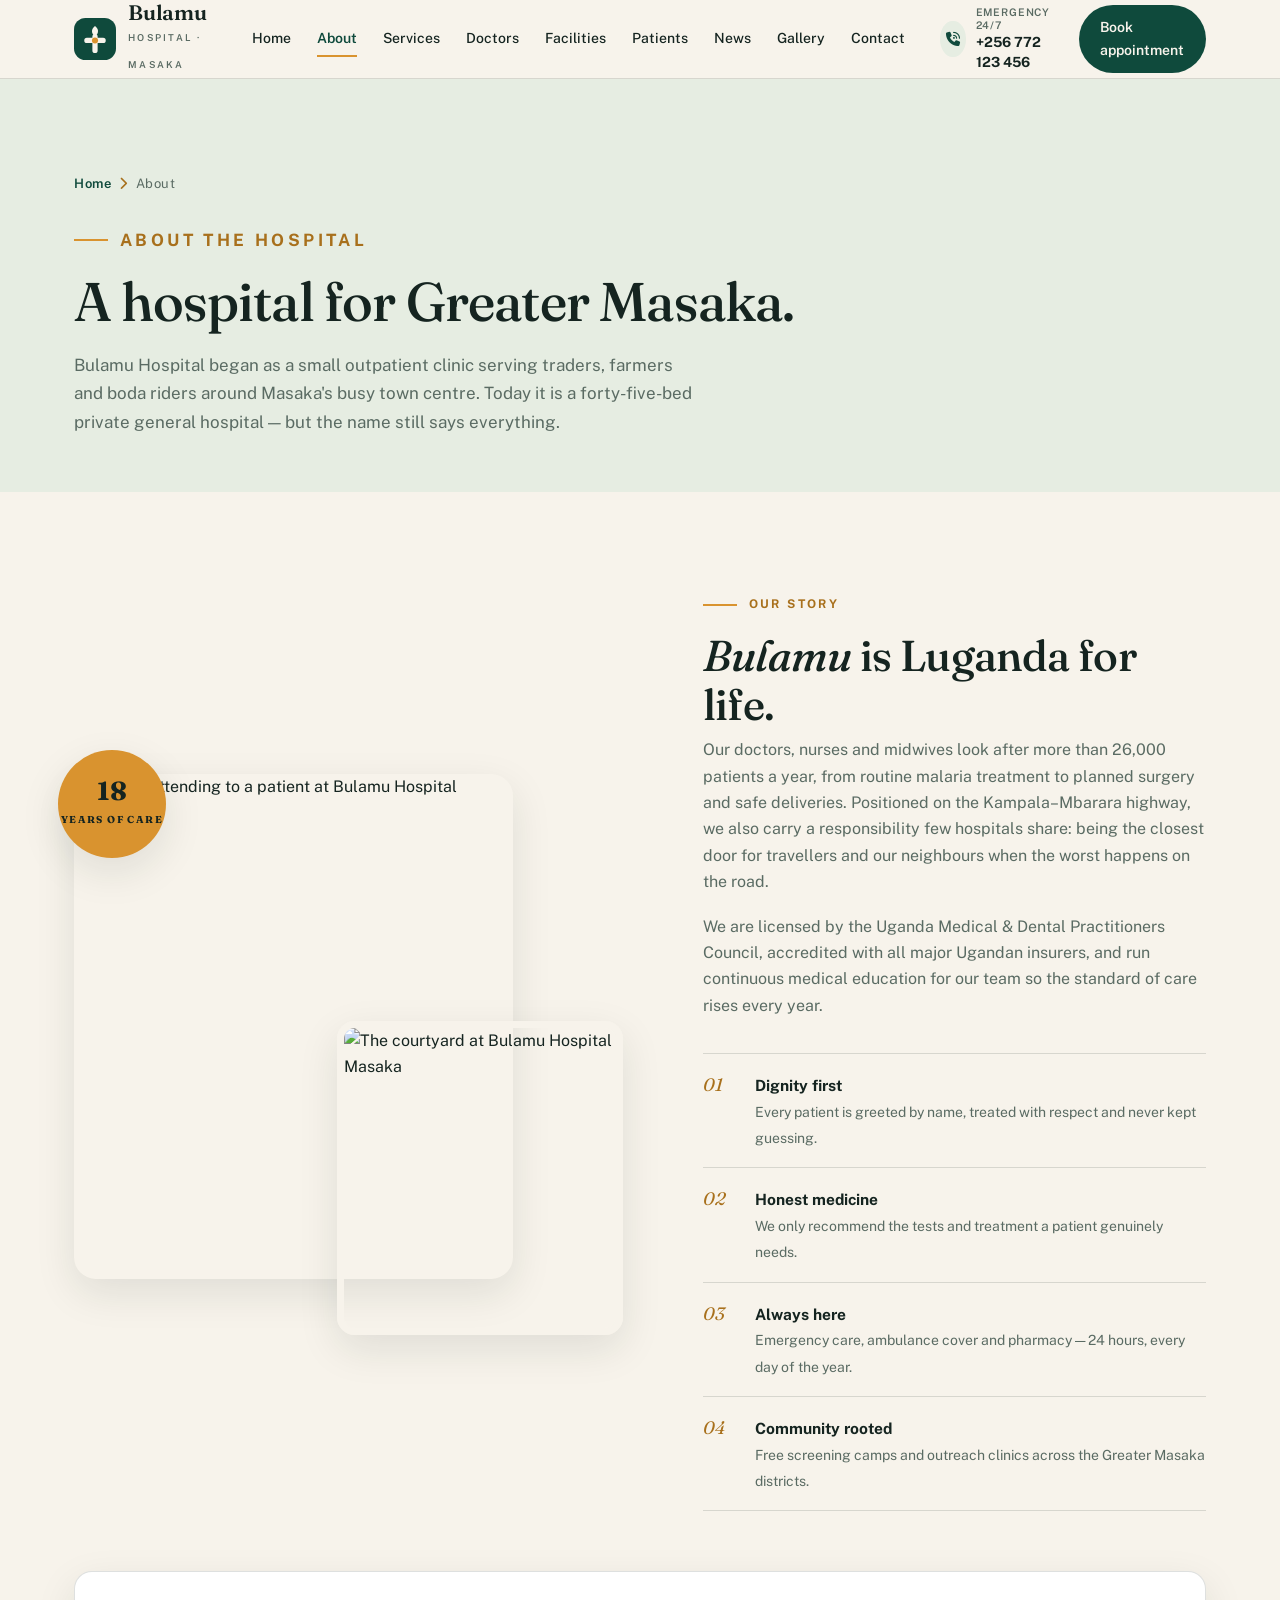
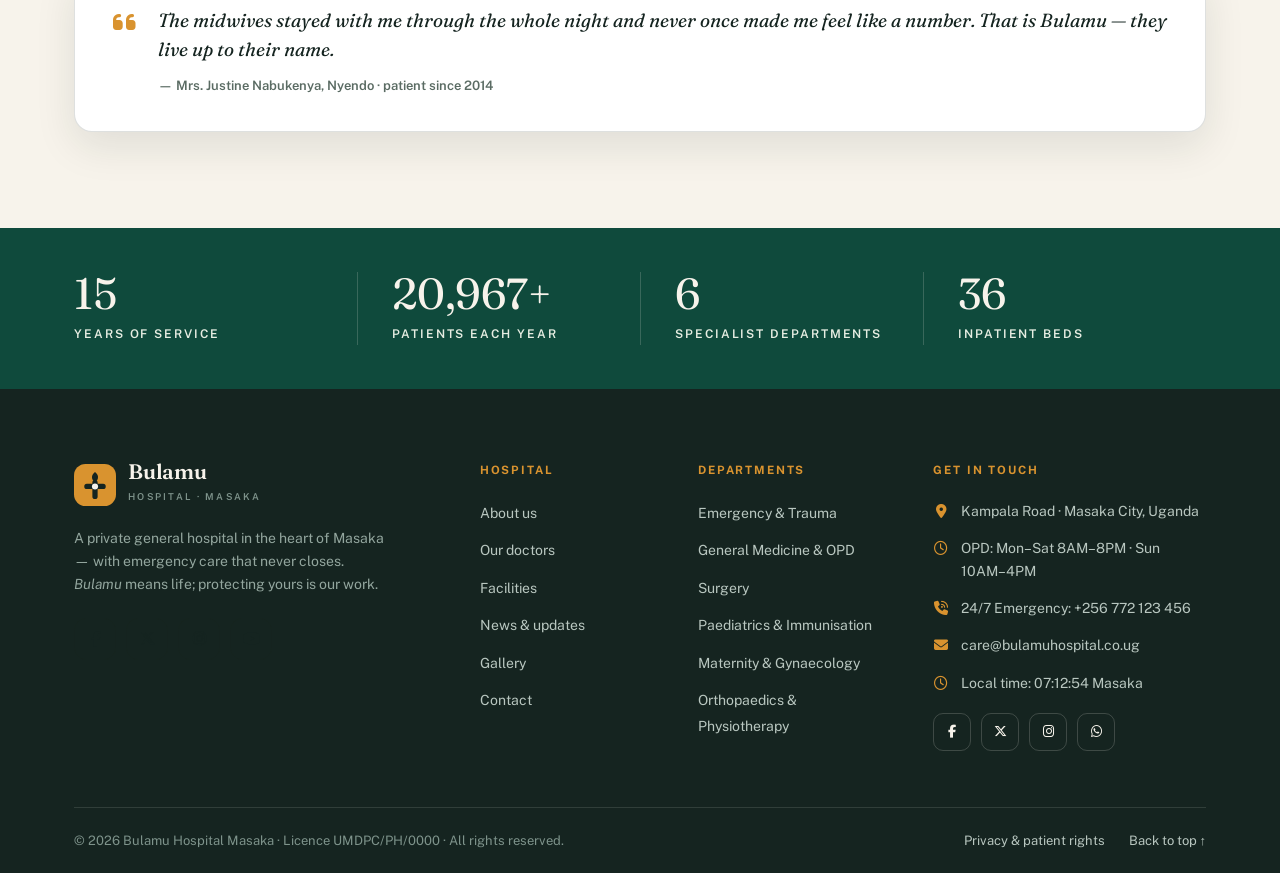
==== commit 65095b0d: "top bar" ====
--- a/about.html
+++ b/about.html
@@ -16,26 +16,6 @@
 <link rel="stylesheet" href="css/style.css">
 </head>
 <body id="top">
-
-<div class="topbar">
-  <div class="container topbar-in">
-    <div class="tb-group">
-      <span><i class="fa-solid fa-location-dot"></i>Kampala Road · Masaka City, Uganda</span>
-      <span><i class="fa-regular fa-clock"></i>OPD: Mon–Sat 8AM–8PM · Sun 10AM–4PM</span>
-    </div>
-    <div class="tb-group">
-      <a class="tb-em" href="tel:+256772123456"><i class="fa-solid fa-phone-volume"></i>24/7 Emergency: +256 772 123 456</a>
-      <a href="mailto:care@bulamuhospital.co.ug"><i class="fa-solid fa-envelope"></i>care@bulamuhospital.co.ug</a>
-      <div class="tb-social">
-        <a href="https://www.facebook.com/bulamuhospital/" target="_blank" rel="noopener" aria-label="Facebook"><i class="fa-brands fa-facebook-f"></i></a>
-        <a href="https://www.x.com" target="_blank" rel="noopener" aria-label="X"><i class="fa-brands fa-x-twitter"></i></a>
-        <a href="https://www.instagram.com" target="_blank" rel="noopener" aria-label="Instagram"><i class="fa-brands fa-instagram"></i></a>
-        <a href="https://wa.me/256772123456" target="_blank" rel="noopener" aria-label="WhatsApp"><i class="fa-brands fa-whatsapp"></i></a>
-      </div>
-      <span class="tb-clock"><i class="fa-regular fa-clock"></i><span id="kampalaClock">--:--:--</span>&nbsp;Masaka</span>
-    </div>
-  </div>
-</div>
 
 <header class="site" id="siteHeader">
   <div class="container header-in">
@@ -177,15 +157,21 @@
         <ul class="foot-links" id="footDepts"></ul>
       </div>
       <div>
-        <h4>Stay in touch</h4>
-        <p style="font-size:14px;color:#B9C7C0">Hospital news and free screening camp dates, once a month. No spam, ever.</p>
-        <form class="news-form" id="newsForm">
-          <input type="email" id="newsEmail" placeholder="Your email address" aria-label="Email address">
-          <button class="btn btn-amber btn-sm" type="submit">Subscribe</button>
-        </form>
-        <p class="foot-note">For emergencies, always call <a href="tel:+256772123456" style="color:var(--amber);font-weight:700">+256 772 123 456</a>.</p>
-      </div>
-    </div>
+        <h4>Get in touch</h4>
+        <ul class="foot-contact">
+          <li><i class="fa-solid fa-location-dot"></i><span>Kampala Road &middot; Masaka City, Uganda</span></li>
+          <li><i class="fa-regular fa-clock"></i><span>OPD: Mon&ndash;Sat 8AM&ndash;8PM &middot; Sun 10AM&ndash;4PM</span></li>
+          <li><i class="fa-solid fa-phone-volume"></i><span><a href="tel:+256772123456">24/7 Emergency: +256 772 123 456</a></span></li>
+          <li><i class="fa-solid fa-envelope"></i><span><a href="mailto:care@bulamuhospital.co.ug">care@bulamuhospital.co.ug</a></span></li>
+          <li><i class="fa-regular fa-clock"></i><span>Local time: <span id="kampalaClock">--:--:--</span> Masaka</span></li>
+        </ul>
+        <div class="tb-social foot-social">
+          <a href="https://www.facebook.com/bulamuhospital/" target="_blank" rel="noopener" aria-label="Facebook"><i class="fa-brands fa-facebook-f"></i></a>
+          <a href="https://www.x.com" target="_blank" rel="noopener" aria-label="X"><i class="fa-brands fa-x-twitter"></i></a>
+          <a href="https://www.instagram.com" target="_blank" rel="noopener" aria-label="Instagram"><i class="fa-brands fa-instagram"></i></a>
+          <a href="https://wa.me/256772123456" target="_blank" rel="noopener" aria-label="WhatsApp"><i class="fa-brands fa-whatsapp"></i></a>
+        </div>
+      </div></div>
     <div class="foot-bottom">
       <span>&copy; <span id="year"></span> Bulamu Hospital Masaka &middot; Licence UMDPC/PH/0000 &middot; All rights reserved.</span>
       <div class="fb-links">
--- a/css/style.css
+++ b/css/style.css
@@ -38,15 +38,7 @@
 .btn-amber:hover{background:var(--amber-deep);color:var(--cream);transform:translateY(-2px)}
 .btn-sm{padding:10px 20px;font-size:14px}
 
-/* Top bar */
-.topbar{background:var(--pine-deep);color:var(--sage);font-size:13px}
-.topbar-in{display:flex;justify-content:space-between;align-items:center;gap:24px;height:40px}
-.topbar a{transition:color .2s}
-.topbar a:hover{color:var(--amber)}
-.tb-group{display:flex;align-items:center;gap:20px}
-.tb-group span i,.tb-group a i{color:var(--amber);margin-right:7px;font-size:12px}
-.tb-em{font-weight:600;color:var(--cream)}
-.tb-clock{display:flex;align-items:center;gap:8px;font-variant-numeric:tabular-nums}
+/* Footer shared (tb-social reused inside footer's Get in touch) */
 .tb-social{display:flex;gap:14px}
 .tb-social a i{margin:0;font-size:13px}
 
@@ -370,6 +362,14 @@
 /* Footer */
 footer.site{background:var(--ink);color:var(--sage);padding:72px 0 0}
 .foot-grid{display:grid;grid-template-columns:2.1fr 1fr 1.1fr 1.6fr;gap:48px;padding-bottom:56px}
+.foot-contact{list-style:none;padding:0;margin:0 0 18px}
+.foot-contact li{display:flex;gap:12px;font-size:14px;color:#B9C7C0;margin-bottom:12px;align-items:flex-start}
+.foot-contact li i{color:var(--amber);margin-top:4px;width:16px;flex:none;text-align:center}
+.foot-contact a{color:#B9C7C0;transition:.2s}
+.foot-contact a:hover{color:var(--amber)}
+.foot-social{display:flex;gap:10px;flex-wrap:wrap}
+.foot-social a{width:38px;height:38px;border-radius:10px;border:1.5px solid rgba(247,243,235,.18);display:grid;place-items:center;font-size:14px;color:var(--cream);transition:.22s}
+.foot-social a:hover{background:var(--amber);border-color:var(--amber);color:var(--ink)}
 .foot-brand .brand-txt strong{color:var(--cream)}
 .foot-brand p{color:#93A69E;font-size:14px;margin:18px 0 22px;max-width:320px}
 footer h4{font-size:11.5px;letter-spacing:.16em;text-transform:uppercase;color:var(--amber);margin-bottom:20px;font-weight:700}
@@ -447,8 +447,6 @@
 }
 @media (max-width:720px){
   section{padding:72px 0}
-  .topbar .tb-group:first-child span:nth-child(2){display:none}
-  .topbar .tb-social{display:none}
   .header-phone{display:none}
   .stats-grid{grid-template-columns:1fr 1fr;gap:28px 0}
   .stat:nth-child(3){border-left:none;padding-left:0}
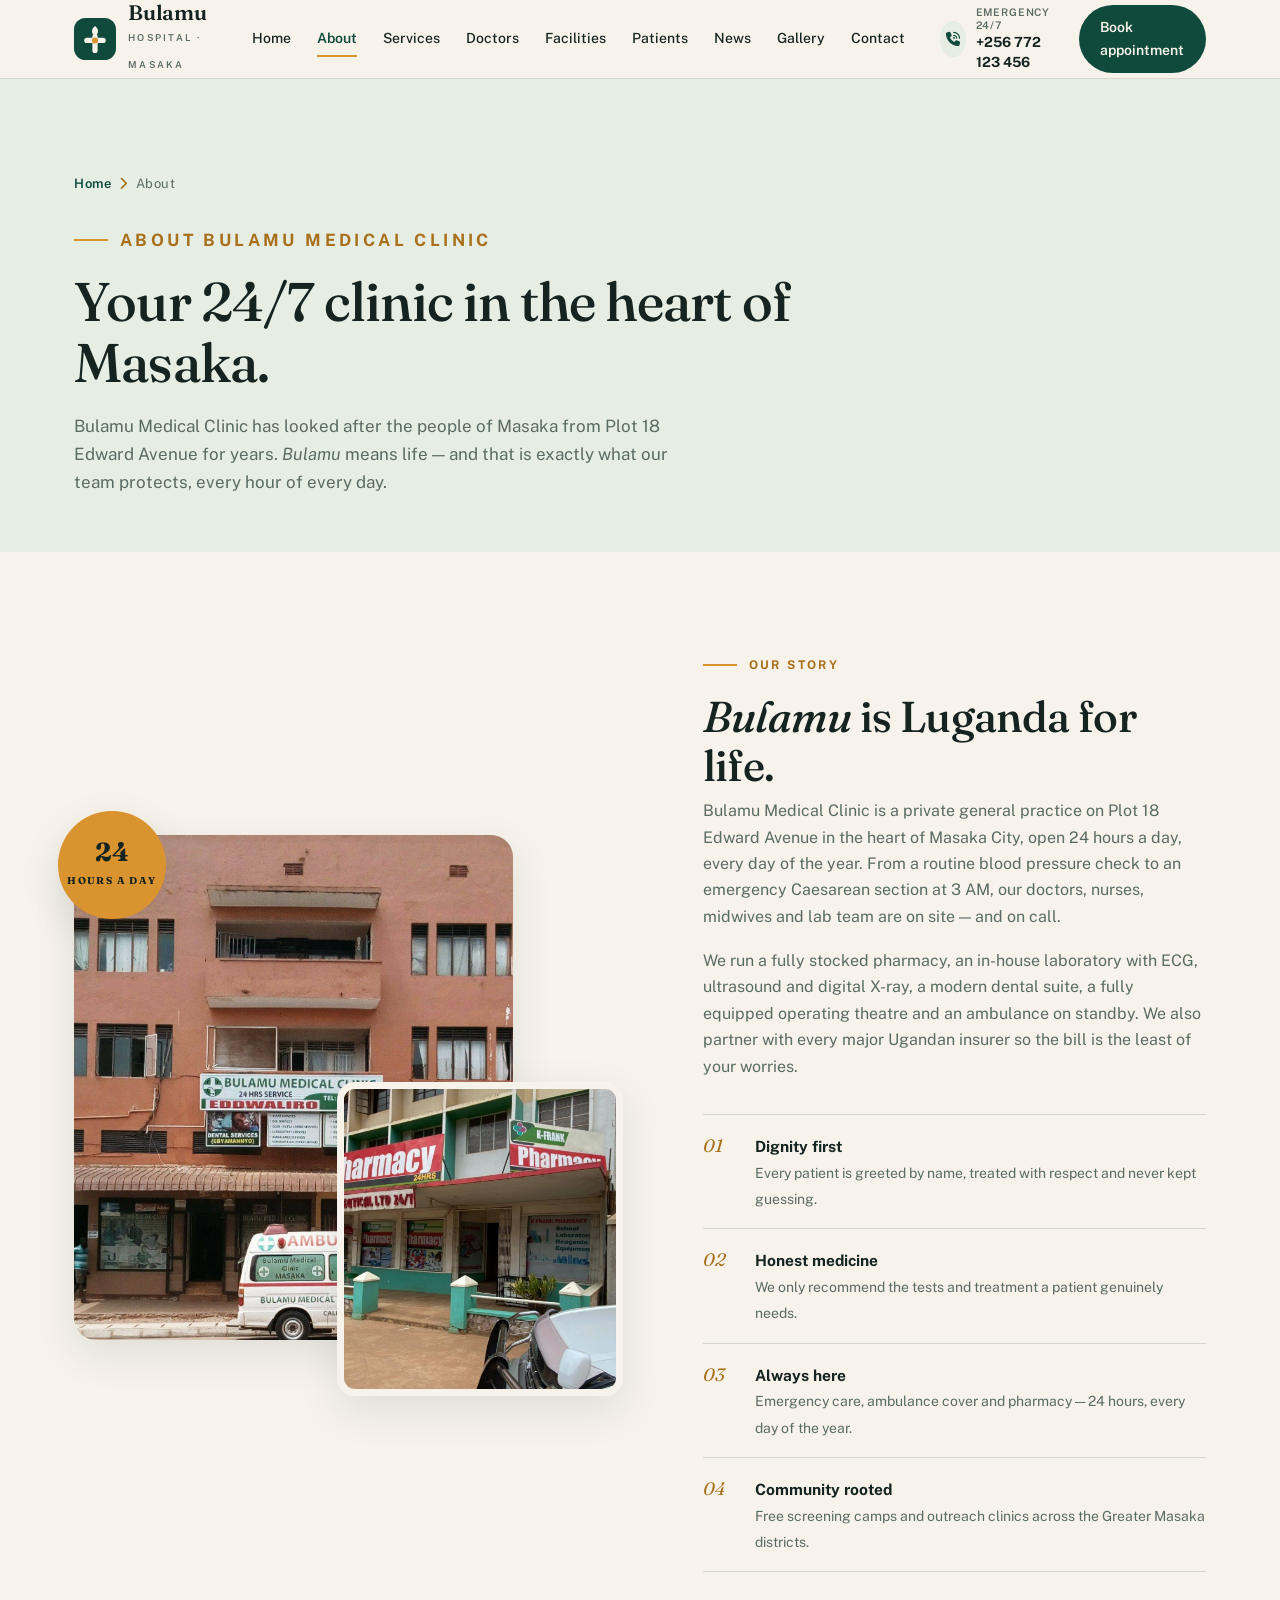
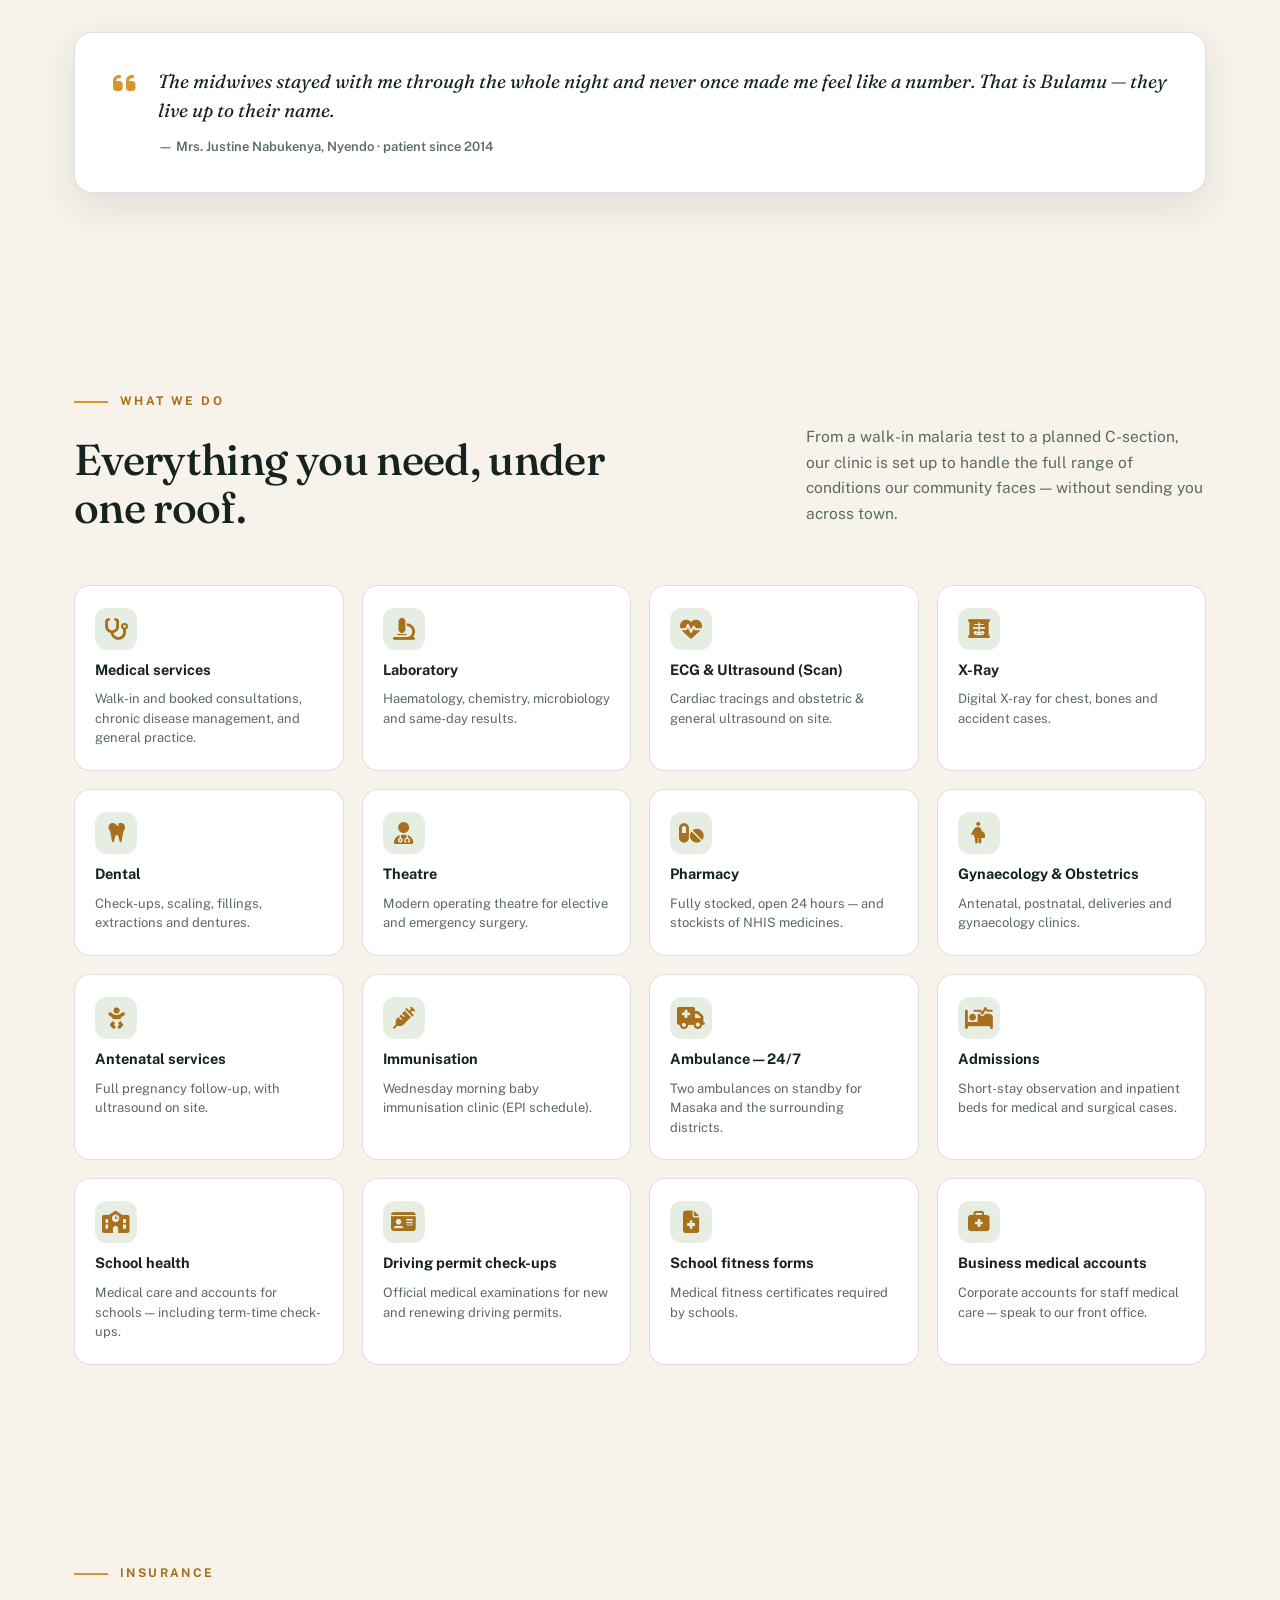
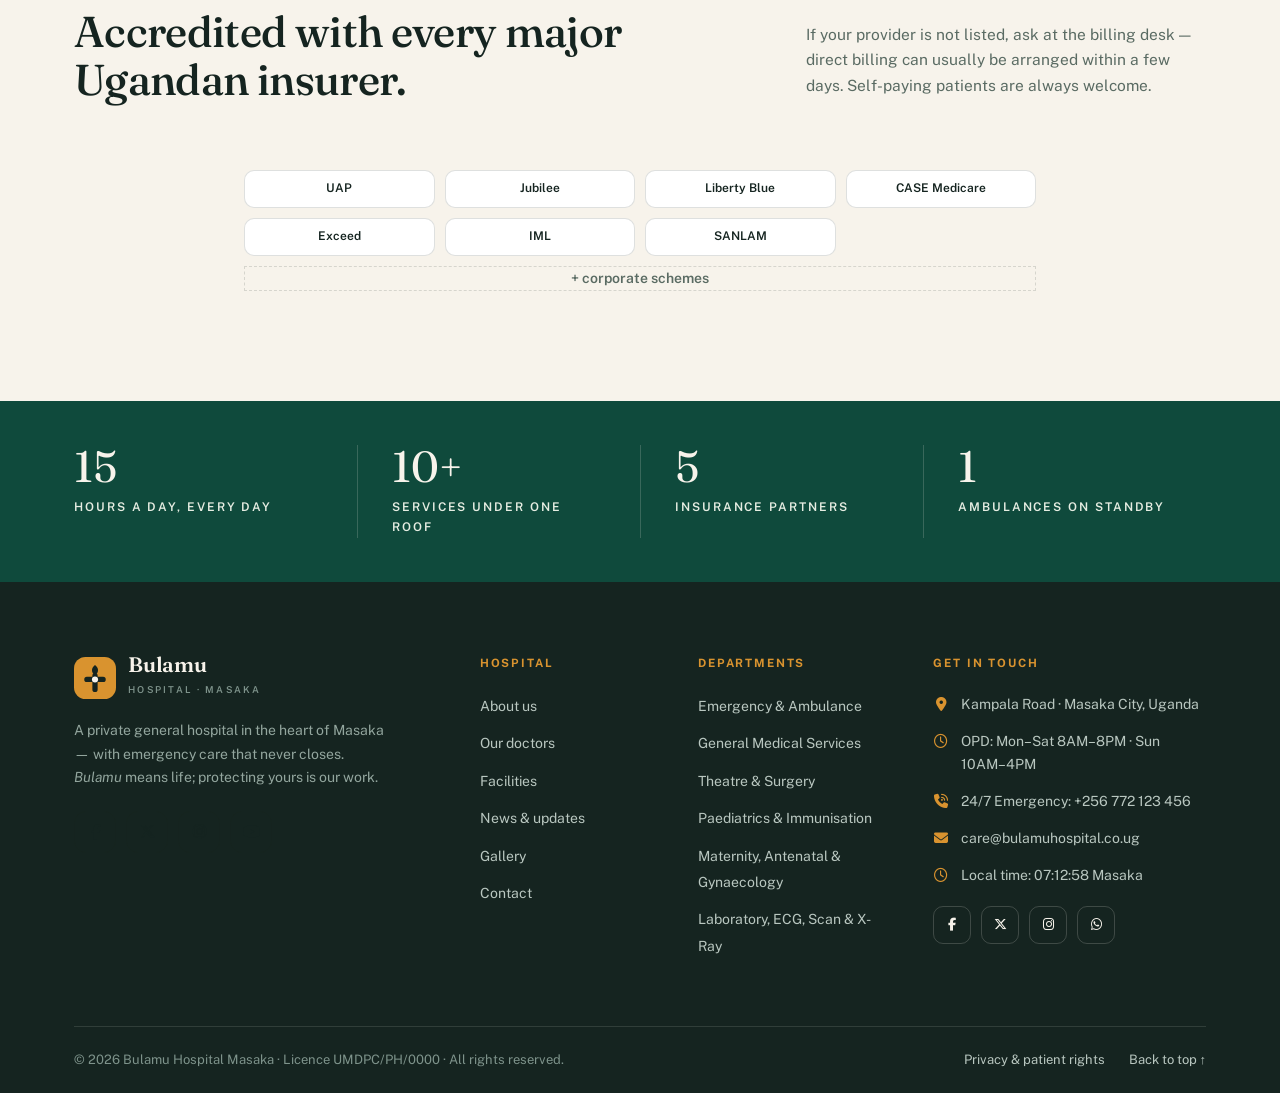
==== commit 0f812241: "service" ====
--- a/about.html
+++ b/about.html
@@ -3,10 +3,10 @@
 <head>
 <meta charset="UTF-8">
 <meta name="viewport" content="width=device-width, initial-scale=1.0">
-<title>About Bulamu Hospital Masaka</title>
-<meta name="description" content="Eighteen years serving Greater Masaka &mdash; our story, values and what makes Bulamu Hospital different.">
-<meta property="og:title" content="About Bulamu Hospital Masaka">
-<meta property="og:description" content="Eighteen years serving Greater Masaka &mdash; our story, values and what makes Bulamu Hospital different.">
+<title>About Bulamu Medical Clinic — Masaka</title>
+<meta name="description" content="Bulamu Medical Clinic is a 24/7 private clinic on Plot 18 Edward Avenue, Masaka. Pharmacy, laboratory, X-ray, ultrasound, dental, theatre and ambulance — under one roof.">
+<meta property="og:title" content="About Bulamu Medical Clinic — Masaka">
+<meta property="og:description" content="A 24/7 private clinic in the heart of Masaka — pharmacy, lab, X-ray, dental, theatre and ambulance, on Plot 18 Edward Avenue.">
 <meta property="og:type" content="website">
 <meta name="theme-color" content="#0F4A3C">
 <link rel="preconnect" href="https://fonts.googleapis.com">
@@ -73,9 +73,9 @@
 <section class="page-hero">
   <div class="container">
     <p class="breadcrumbs"><a href="index.html">Home</a><i class="fa-solid fa-chevron-right"></i>About</p>
-    <p class="eyebrow">About the hospital</p>
-    <h1>A hospital for Greater Masaka.</h1>
-    <p>Bulamu Hospital began as a small outpatient clinic serving traders, farmers and boda riders around Masaka's busy town centre. Today it is a forty-five-bed private general hospital — but the name still says everything.</p>
+    <p class="eyebrow">About Bulamu Medical Clinic</p>
+    <h1>Your 24/7 clinic in the heart of Masaka.</h1>
+    <p>Bulamu Medical Clinic has looked after the people of Masaka from Plot 18 Edward Avenue for years. <em>Bulamu</em> means life — and that is exactly what our team protects, every hour of every day.</p>
   </div>
 </section>
 
@@ -83,15 +83,15 @@
   <div class="container">
     <div class="about-grid">
       <div class="about-media reveal">
-        <div class="badge-since"><span><strong>18</strong><small>years of care</small></span></div>
-        <img class="big" src="https://picsum.photos/seed/bulamu-about1/820/940.jpg" alt="A nurse attending to a patient at Bulamu Hospital">
-        <img class="small" src="https://picsum.photos/seed/bulamu-about2/640/700.jpg" alt="The courtyard at Bulamu Hospital Masaka">
+        <div class="badge-since"><span><strong>24</strong><small>hours a day</small></span></div>
+        <img class="big" src="img/buildings/clinic.jpg" alt="Bulamu Medical Clinic building on Edward Avenue, Masaka">
+        <img class="small" src="img/buildings/pharmacy.jpg" alt="Bulamu Medical Clinic pharmacy counter">
       </div>
       <div class="about-copy reveal" data-d=".12">
         <p class="eyebrow">Our story</p>
         <h2 class="about-h"><em>Bulamu</em> is Luganda for life.</h2>
-        <p>Our doctors, nurses and midwives look after more than 26,000 patients a year, from routine malaria treatment to planned surgery and safe deliveries. Positioned on the Kampala&ndash;Mbarara highway, we also carry a responsibility few hospitals share: being the closest door for travellers and our neighbours when the worst happens on the road.</p>
-        <p>We are licensed by the Uganda Medical &amp; Dental Practitioners Council, accredited with all major Ugandan insurers, and run continuous medical education for our team so the standard of care rises every year.</p>
+        <p>Bulamu Medical Clinic is a private general practice on Plot 18 Edward Avenue in the heart of Masaka City, open 24 hours a day, every day of the year. From a routine blood pressure check to an emergency Caesarean section at 3 AM, our doctors, nurses, midwives and lab team are on site — and on call.</p>
+        <p>We run a fully stocked pharmacy, an in-house laboratory with ECG, ultrasound and digital X-ray, a modern dental suite, a fully equipped operating theatre and an ambulance on standby. We also partner with every major Ugandan insurer so the bill is the least of your worries.</p>
         <ol class="values">
           <li><span class="val-num">01</span><div><strong>Dignity first</strong><span class="v-desc">Every patient is greeted by name, treated with respect and never kept guessing.</span></div></li>
           <li><span class="val-num">02</span><div><strong>Honest medicine</strong><span class="v-desc">We only recommend the tests and treatment a patient genuinely needs.</span></div></li>
@@ -110,12 +110,66 @@
   </div>
 </section>
 
+<section id="our-services">
+  <div class="container">
+    <div class="sec-head reveal">
+      <div>
+        <p class="eyebrow">What we do</p>
+        <h2>Everything you need, under one roof.</h2>
+      </div>
+      <p class="sec-lead">From a walk-in malaria test to a planned C-section, our clinic is set up to handle the full range of conditions our community faces — without sending you across town.</p>
+    </div>
+    <ul class="svc-grid reveal">
+      <li><i class="fa-solid fa-stethoscope"></i><strong>Medical services</strong><span>Walk-in and booked consultations, chronic disease management, and general practice.</span></li>
+      <li><i class="fa-solid fa-microscope"></i><strong>Laboratory</strong><span>Haematology, chemistry, microbiology and same-day results.</span></li>
+      <li><i class="fa-solid fa-heart-pulse"></i><strong>ECG &amp; Ultrasound (Scan)</strong><span>Cardiac tracings and obstetric &amp; general ultrasound on site.</span></li>
+      <li><i class="fa-solid fa-x-ray"></i><strong>X-Ray</strong><span>Digital X-ray for chest, bones and accident cases.</span></li>
+      <li><i class="fa-solid fa-tooth"></i><strong>Dental</strong><span>Check-ups, scaling, fillings, extractions and dentures.</span></li>
+      <li><i class="fa-solid fa-user-doctor"></i><strong>Theatre</strong><span>Modern operating theatre for elective and emergency surgery.</span></li>
+      <li><i class="fa-solid fa-pills"></i><strong>Pharmacy</strong><span>Fully stocked, open 24 hours — and stockists of NHIS medicines.</span></li>
+      <li><i class="fa-solid fa-person-pregnant"></i><strong>Gynaecology &amp; Obstetrics</strong><span>Antenatal, postnatal, deliveries and gynaecology clinics.</span></li>
+      <li><i class="fa-solid fa-baby"></i><strong>Antenatal services</strong><span>Full pregnancy follow-up, with ultrasound on site.</span></li>
+      <li><i class="fa-solid fa-syringe"></i><strong>Immunisation</strong><span>Wednesday morning baby immunisation clinic (EPI schedule).</span></li>
+      <li><i class="fa-solid fa-truck-medical"></i><strong>Ambulance &mdash; 24/7</strong><span>Two ambulances on standby for Masaka and the surrounding districts.</span></li>
+      <li><i class="fa-solid fa-bed-pulse"></i><strong>Admissions</strong><span>Short-stay observation and inpatient beds for medical and surgical cases.</span></li>
+    </ul>
+    <ul class="svc-grid reveal" style="margin-top:18px">
+      <li><i class="fa-solid fa-school"></i><strong>School health</strong><span>Medical care and accounts for schools — including term-time check-ups.</span></li>
+      <li><i class="fa-solid fa-id-card"></i><strong>Driving permit check-ups</strong><span>Official medical examinations for new and renewing driving permits.</span></li>
+      <li><i class="fa-solid fa-file-medical"></i><strong>School fitness forms</strong><span>Medical fitness certificates required by schools.</span></li>
+      <li><i class="fa-solid fa-briefcase-medical"></i><strong>Business medical accounts</strong><span>Corporate accounts for staff medical care — speak to our front office.</span></li>
+    </ul>
+  </div>
+</section>
+
+<section id="insurance">
+  <div class="container">
+    <div class="sec-head reveal">
+      <div>
+        <p class="eyebrow">Insurance</p>
+        <h2>Accredited with every major Ugandan insurer.</h2>
+      </div>
+      <p class="sec-lead">If your provider is not listed, ask at the billing desk — direct billing can usually be arranged within a few days. Self-paying patients are always welcome.</p>
+    </div>
+    <div class="ins-tags reveal" style="grid-template-columns:repeat(4,1fr);max-width:820px;margin:0 auto">
+      <a href="#" title="UAP Insurance">UAP</a>
+      <a href="#" title="Jubilee Insurance">Jubilee</a>
+      <a href="#" title="Liberty Blue">Liberty Blue</a>
+      <a href="#" title="CASE Medicare">CASE Medicare</a>
+      <a href="#" title="Exceed Insurance">Exceed</a>
+      <a href="#" title="IML">IML</a>
+      <a href="#" title="Sanlam">SANLAM</a>
+      <span class="ins-extra">+ corporate schemes</span>
+    </div>
+  </div>
+</section>
+
 <div class="stats-band">
   <div class="container stats-grid reveal">
-    <div class="stat"><span class="stat-num"><span class="count" data-to="18">0</span></span><span class="stat-label">Years of service</span></div>
-    <div class="stat"><span class="stat-num"><span class="count" data-to="26000" data-suffix="+">0</span></span><span class="stat-label">Patients each year</span></div>
-    <div class="stat"><span class="stat-num"><span class="count" data-to="8">0</span></span><span class="stat-label">Specialist departments</span></div>
-    <div class="stat"><span class="stat-num"><span class="count" data-to="45">0</span></span><span class="stat-label">Inpatient beds</span></div>
+    <div class="stat"><span class="stat-num"><span class="count" data-to="24">0</span></span><span class="stat-label">Hours a day, every day</span></div>
+    <div class="stat"><span class="stat-num"><span class="count" data-to="15" data-suffix="+">0</span></span><span class="stat-label">Services under one roof</span></div>
+    <div class="stat"><span class="stat-num"><span class="count" data-to="7">0</span></span><span class="stat-label">Insurance partners</span></div>
+    <div class="stat"><span class="stat-num"><span class="count" data-to="2">0</span></span><span class="stat-label">Ambulances on standby</span></div>
   </div>
 </div>
 </main>
--- a/css/style.css
+++ b/css/style.css
@@ -152,6 +152,15 @@
 .values strong{display:block;font-size:15.5px}
 .values span.v-desc{font-size:14px;color:var(--muted)}
 .quote{margin-top:60px;background:var(--paper);border:1px solid var(--line);border-radius:var(--r);padding:34px 38px;display:flex;gap:22px;align-items:flex-start;box-shadow:var(--sh)}
+
+.svc-grid{list-style:none;padding:0;margin:30px 0 0;display:grid;grid-template-columns:repeat(4,1fr);gap:18px}
+.svc-grid li{background:var(--paper);border:1px solid var(--line);border-radius:16px;padding:22px 20px;display:flex;flex-direction:column;gap:8px;transition:.22s}
+.svc-grid li:hover{border-color:var(--pine);transform:translateY(-2px);box-shadow:var(--sh)}
+.svc-grid i{color:var(--amber-deep);font-size:22px;width:42px;height:42px;border-radius:12px;background:var(--sage);display:grid;place-items:center;flex:none}
+.svc-grid strong{font-size:14.5px;font-weight:700;color:var(--ink);display:block}
+.svc-grid span{font-size:13px;color:var(--muted);line-height:1.5}
+
+#insurance .ins-tags{font-size:14px;font-weight:600;padding:14px;text-align:center}
 .quote i{color:var(--amber);font-size:26px;margin-top:4px}
 .quote blockquote{font-family:var(--fd);font-style:italic;font-size:19px;line-height:1.5;color:var(--ink)}
 .quote cite{display:block;margin-top:12px;font-style:normal;font-size:13px;color:var(--muted);font-weight:600}
@@ -169,6 +178,8 @@
 .dept-item.active .di-tag{background:rgba(247,243,235,.16);color:var(--sage)}
 .dept-panel{background:var(--paper);border:1px solid var(--line);border-radius:22px;padding:38px 42px;box-shadow:var(--sh);transition:opacity .18s,transform .18s;display:flex;flex-direction:column}
 .dept-panel.swap{opacity:0;transform:translateY(10px)}
+.dp-img{margin:-38px -42px 22px;aspect-ratio:16/7;overflow:hidden;border-radius:22px 22px 0 0}
+.dp-img img{width:100%;height:100%;object-fit:cover;display:block}
 .dp-head{display:flex;gap:18px;align-items:center;margin-bottom:18px}
 .dp-icon{width:58px;height:58px;border-radius:16px;background:var(--pine);color:var(--amber);display:grid;place-items:center;font-size:23px;flex:none}
 .dp-tag{font-size:11px;font-weight:700;letter-spacing:.14em;text-transform:uppercase;color:var(--amber-deep)}
@@ -435,6 +446,7 @@
   .float-card.opd{left:-8px}
   .float-card.next{right:-6px}
   .about-grid,.fac-wrap,.pat-grid,.book-grid,.contact-grid{grid-template-columns:1fr;gap:56px}
+  .svc-grid{grid-template-columns:repeat(3,1fr)}
   .dept-wrap{grid-template-columns:1fr}
   .dept-list{flex-direction:row;overflow-x:auto;padding-bottom:10px;scrollbar-width:none}
   .dept-list::-webkit-scrollbar{display:none}
@@ -459,10 +471,27 @@
   .dp-services{grid-template-columns:1fr}
   .dp-meta{grid-template-columns:1fr}
   .dept-panel{padding:28px 24px}
+  .dp-img{margin:-28px -24px 18px;border-radius:18px 18px 0 0;aspect-ratio:16/9}
   .journey ol{flex-direction:column;gap:22px;text-align:left}
   .journey li{display:flex;gap:18px;text-align:left;padding:0}
   .j-circle{margin:0}
   .journey li::before{display:none}
+  .pat-grid{gap:32px}
+  .pat-grid > .reveal{width:100%;max-width:100%;min-width:0}
+  .svc-grid{grid-template-columns:repeat(2,1fr);gap:14px}
+  .svc-grid li{padding:18px 16px}
+  #patients .container{overflow-x:hidden}
+  .faq-q{font-size:14.5px;padding:14px 16px;gap:12px}
+  .faq-a p{padding:0 16px 16px;font-size:14px}
+  .visit-card{padding:22px 20px;border-radius:18px;width:100%;max-width:100%;box-sizing:border-box;overflow:hidden}
+  .visit-card h3{font-size:19px}
+  .vc-block{padding:14px 0}
+  .pay-row{gap:8px}
+  .pay-pill{font-size:12px;padding:6px 12px}
+  .ins-tags{grid-template-columns:repeat(2,1fr);gap:8px}
+  .ins-tags a{padding:7px 8px;font-size:11.5px}
+  .ins-tags a img{height:24px;max-width:60px}
+  .em-note{padding:14px;font-size:13.5px}
   .news-row{grid-template-columns:1fr;gap:8px}
   .nr-date{font-size:13px}
   .news-row>i{display:none}
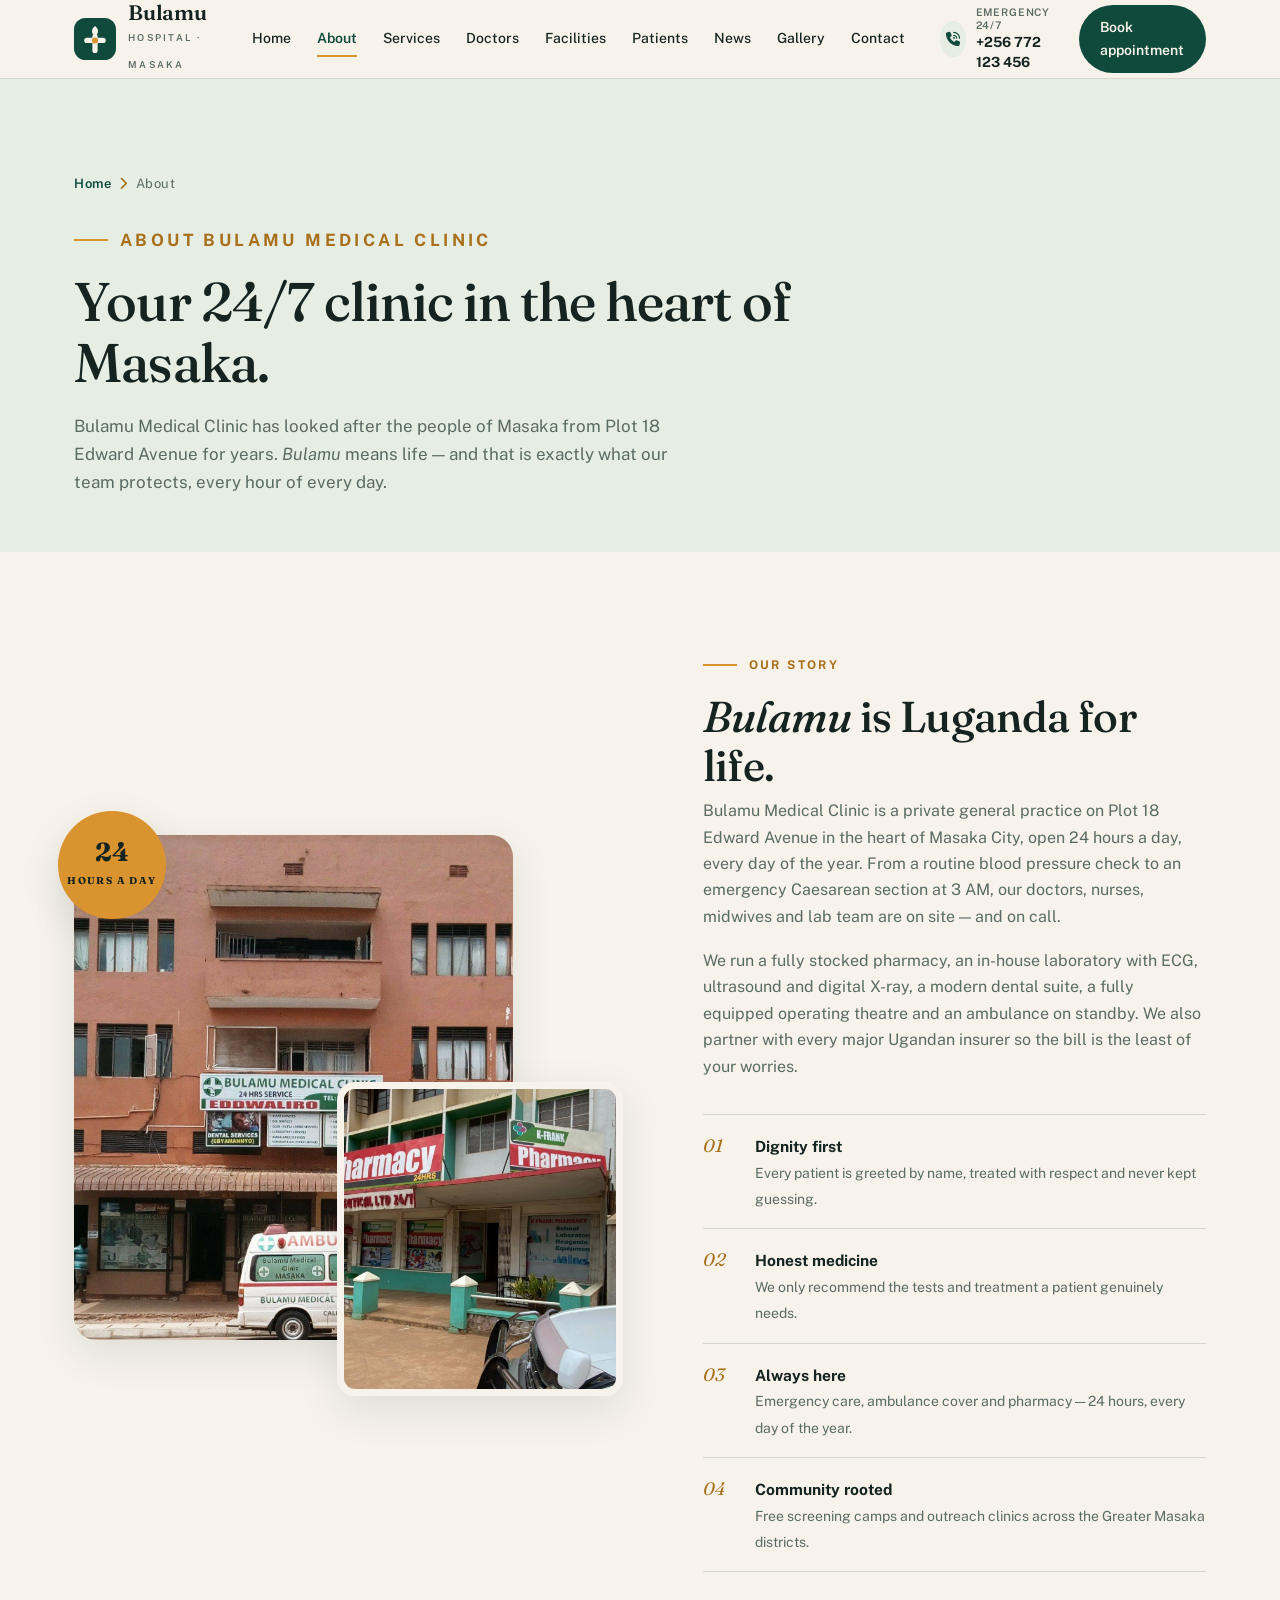
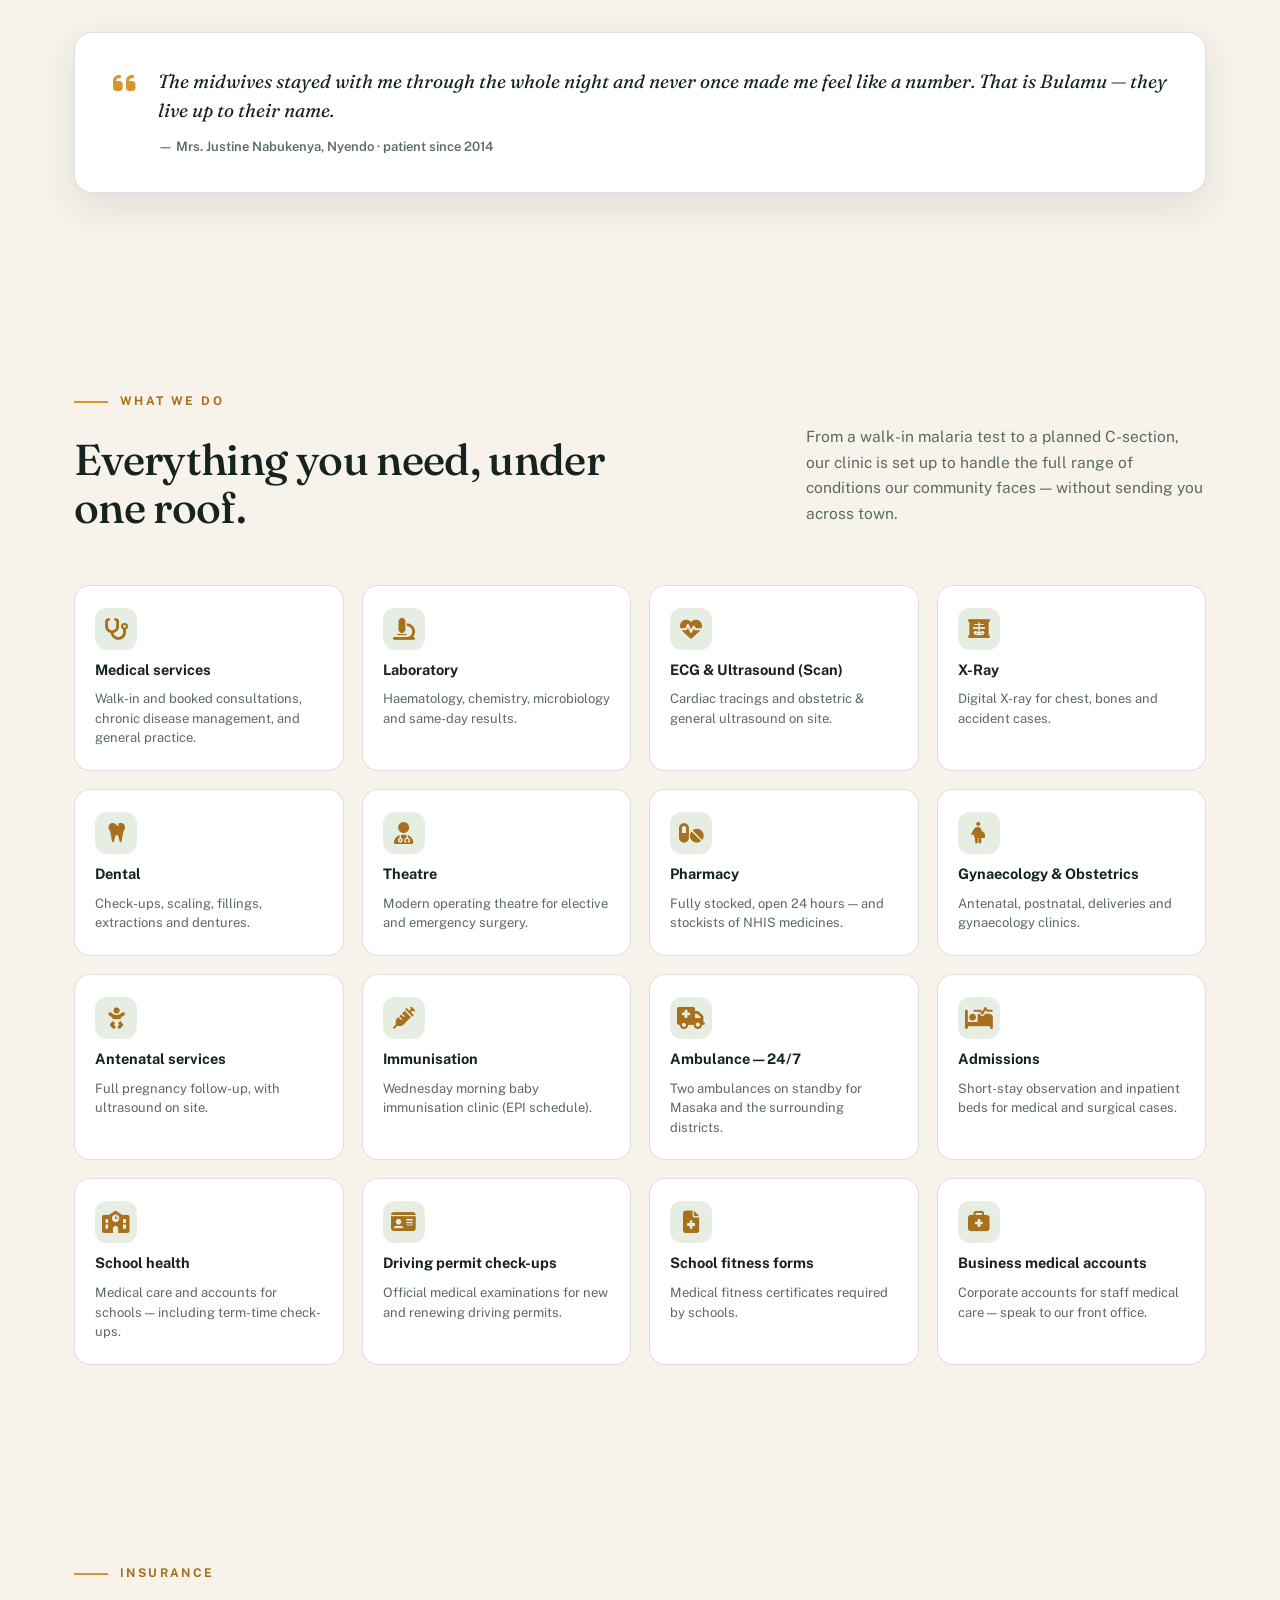
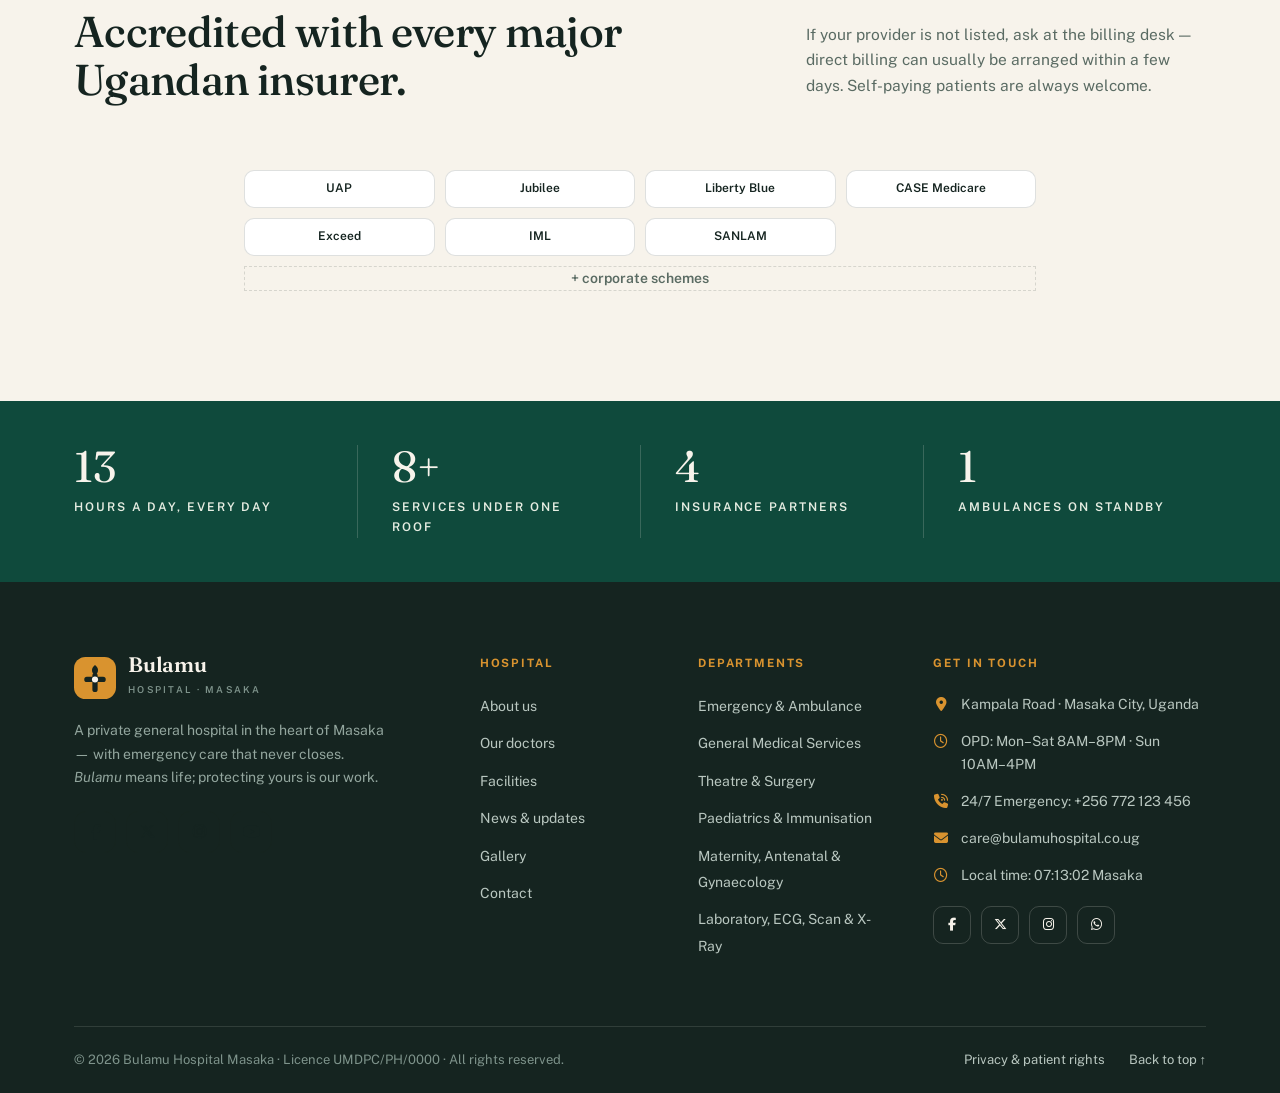
==== commit 60f2cbe1: "SEO" ====
--- a/about.html
+++ b/about.html
@@ -14,6 +14,19 @@
 <link href="https://fonts.googleapis.com/css2?family=Fraunces:ital,opsz,wght@0,9..144,400;0,9..144,500;0,9..144,600;1,9..144,400;1,9..144,500&family=Public+Sans:wght@400;500;600;700&display=swap" rel="stylesheet">
 <link rel="stylesheet" href="https://cdnjs.cloudflare.com/ajax/libs/font-awesome/6.5.2/css/all.min.css">
 <link rel="stylesheet" href="css/style.css">
+  <link rel="icon" href="/favicon.ico">
+  <link rel="manifest" href="/manifest.json">
+  <link rel="canonical" href="https://example.com/about.html">
+  <meta property="og:image" content="https://example.com/img/cover%20image/home.jpg">
+  <meta name="twitter:card" content="summary_large_image">
+  <meta name="twitter:site" content="@bulamuhospital">
+</head>
+<link rel="icon" href="/favicon.ico">
+<link rel="manifest" href="/manifest.json">
+<link rel="canonical" href="https://example.com/about.html">
+<meta property="og:image" content="https://example.com/img/cover%20image/home.jpg">
+<meta name="twitter:card" content="summary_large_image">
+<meta name="twitter:site" content="@bulamuhospital">
 </head>
 <body id="top">
 
--- a/css/style.css
+++ b/css/style.css
@@ -311,6 +311,12 @@
 .gal-item figcaption{position:absolute;left:0;right:0;bottom:0;background:rgba(10,53,44,.9);color:var(--cream);font-size:12.5px;font-weight:500;padding:9px 14px;opacity:0;transform:translateY(8px);transition:.3s}
 .gal-item:hover figcaption{opacity:1;transform:none}
 @media (hover:none){.gal-item figcaption{opacity:1;transform:none}}
+
+.gal-tools{display:flex;justify-content:space-between;align-items:center;gap:14px;margin-bottom:18px}
+.gal-filters{display:flex;gap:10px;flex-wrap:wrap}
+.gal-search{display:flex;align-items:center;gap:12px}
+.gal-search input{padding:10px 12px;border-radius:10px;border:1.5px solid var(--line);min-width:240px}
+.gal-count{font-weight:700;color:var(--muted);font-size:13px}
 
 /* Appointment */
 .sec-book{background:var(--pine-deep);color:var(--cream)}
@@ -408,6 +414,7 @@
 .modal-close{position:absolute;top:16px;right:16px;width:40px;height:40px;border-radius:50%;background:var(--sage);color:var(--ink);display:grid;place-items:center;transition:.2s;z-index:2}
 .modal-close:hover{background:var(--pine);color:var(--cream)}
 .am-title{font-size:clamp(1.5rem,3vw,2rem);margin:10px 0 20px}
+.am-byline{font-family:var(--fd);font-style:italic;color:var(--amber-deep);font-size:15px;margin-bottom:18px;display:block}
 .am-body img{border-radius:16px;margin:6px 0 22px;width:100%}
 .am-body p{margin-bottom:16px;font-size:15.5px}
 .privacy p{margin-bottom:14px;font-size:14.5px}
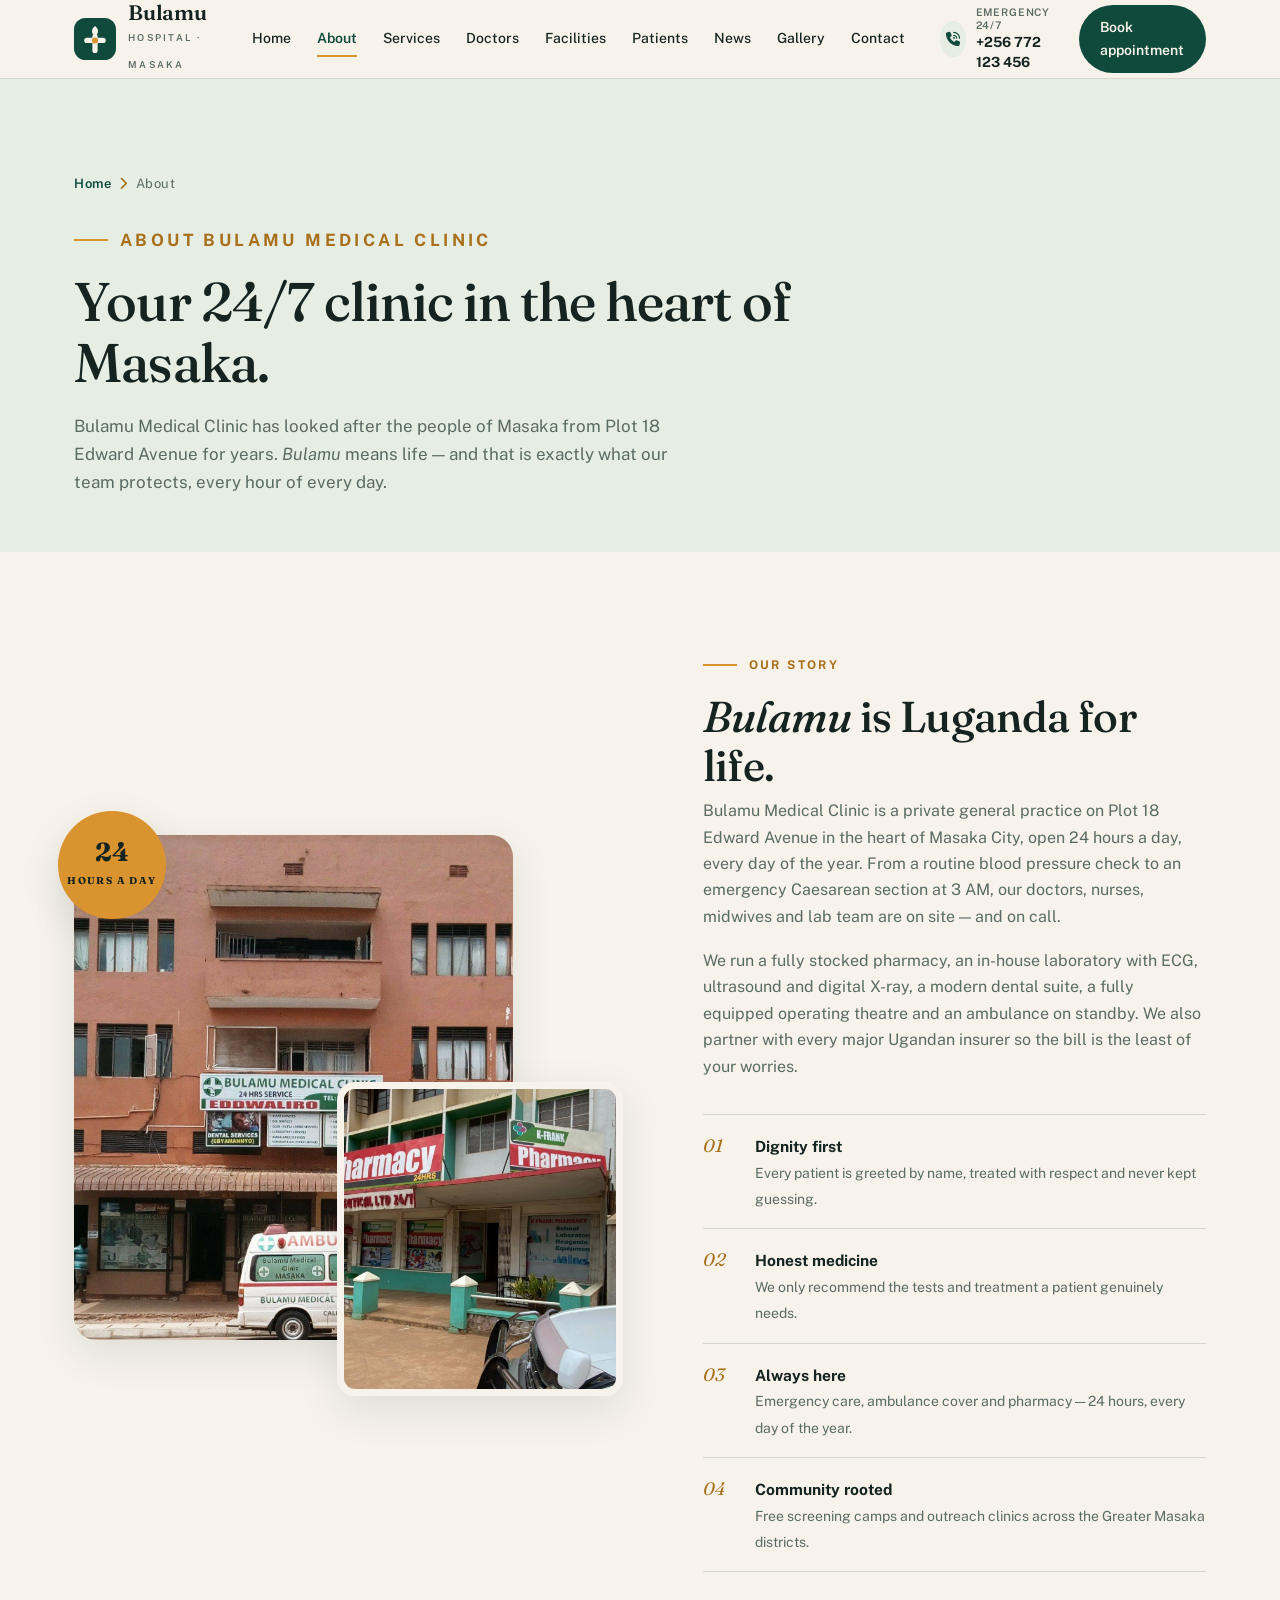
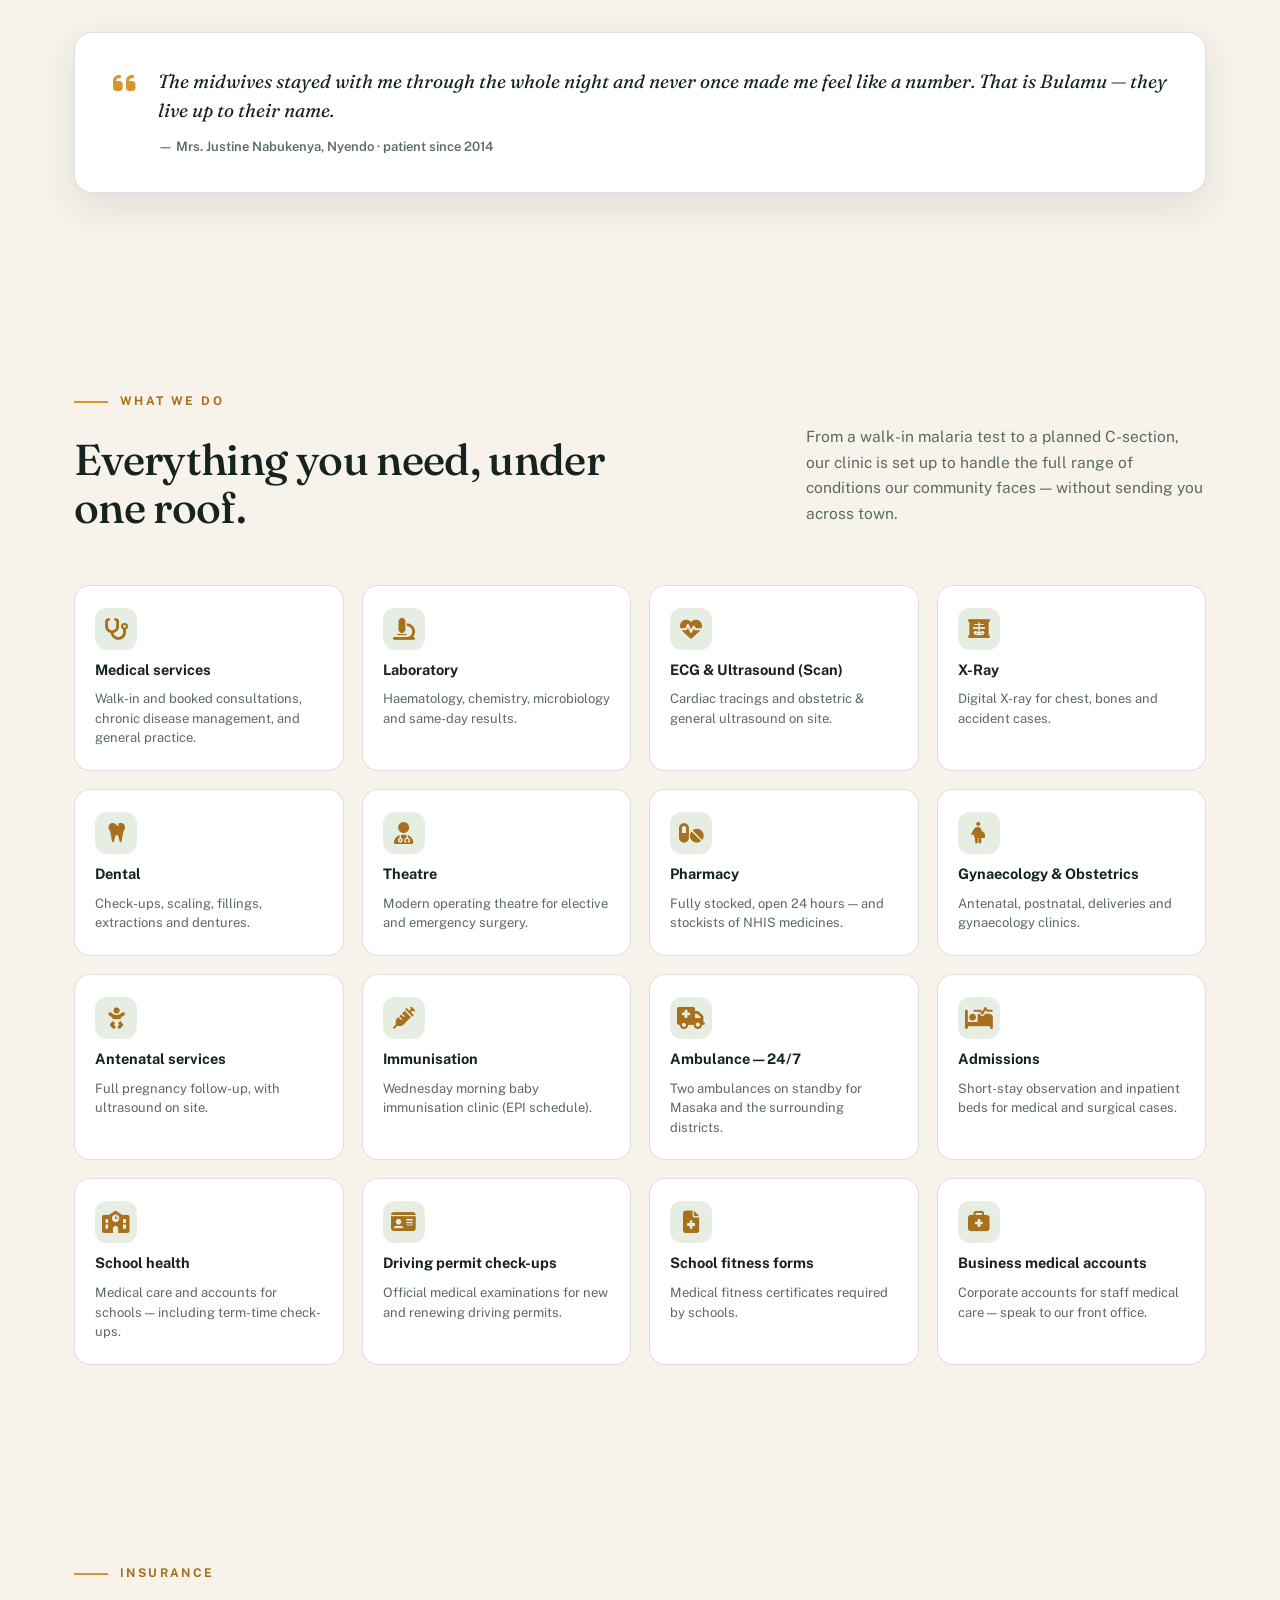
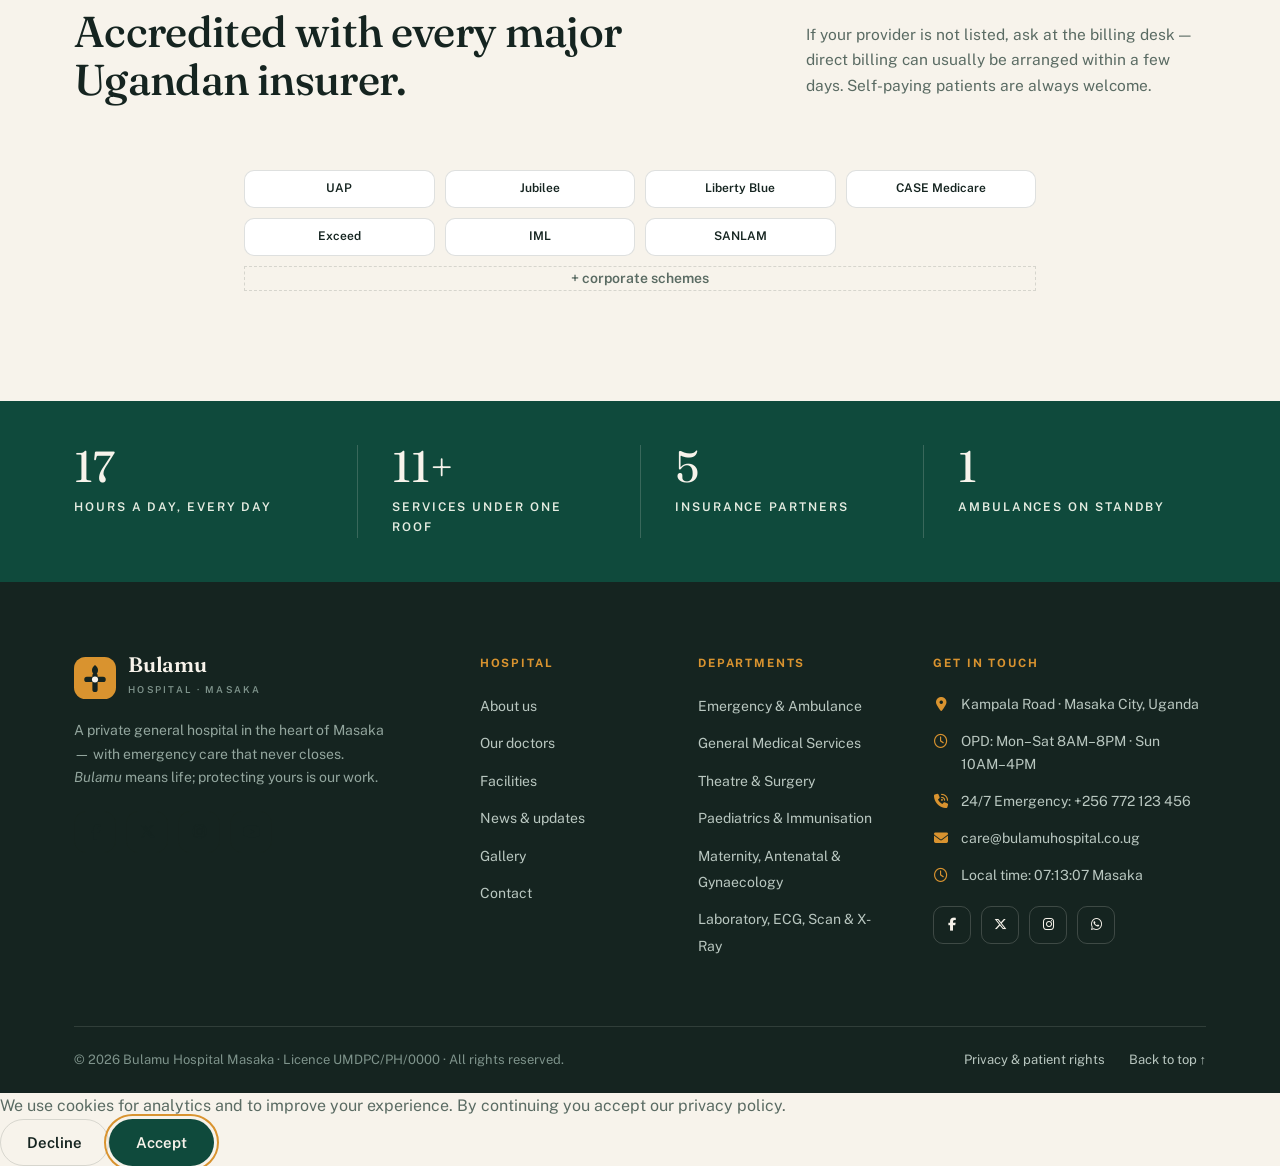
==== commit e6f5d767: "formspree" ====
--- a/about.html
+++ b/about.html
@@ -16,10 +16,11 @@
 <link rel="stylesheet" href="css/style.css">
   <link rel="icon" href="/favicon.ico">
   <link rel="manifest" href="/manifest.json">
-  <link rel="canonical" href="https://example.com/about.html">
-  <meta property="og:image" content="https://example.com/img/cover%20image/home.jpg">
+  <link rel="canonical" href="https://boniface-devote.github.io/BULAMU-HOSPITAL/about.html">
+  <meta property="og:image" content="https://boniface-devote.github.io/BULAMU-HOSPITAL/img/cover%20image/home.jpg">
   <meta name="twitter:card" content="summary_large_image">
   <meta name="twitter:site" content="@bulamuhospital">
+  <meta name="ga4-id" content="G-XXXXXXX">
 </head>
 <link rel="icon" href="/favicon.ico">
 <link rel="manifest" href="/manifest.json">
@@ -284,6 +285,8 @@
 </div>
 
 <script src="js/data.js"></script>
+<script src="js/analytics.js"></script>
+<script src="js/cookie-consent.js"></script>
 <script src="js/app.js"></script>
 </body>
 </html>
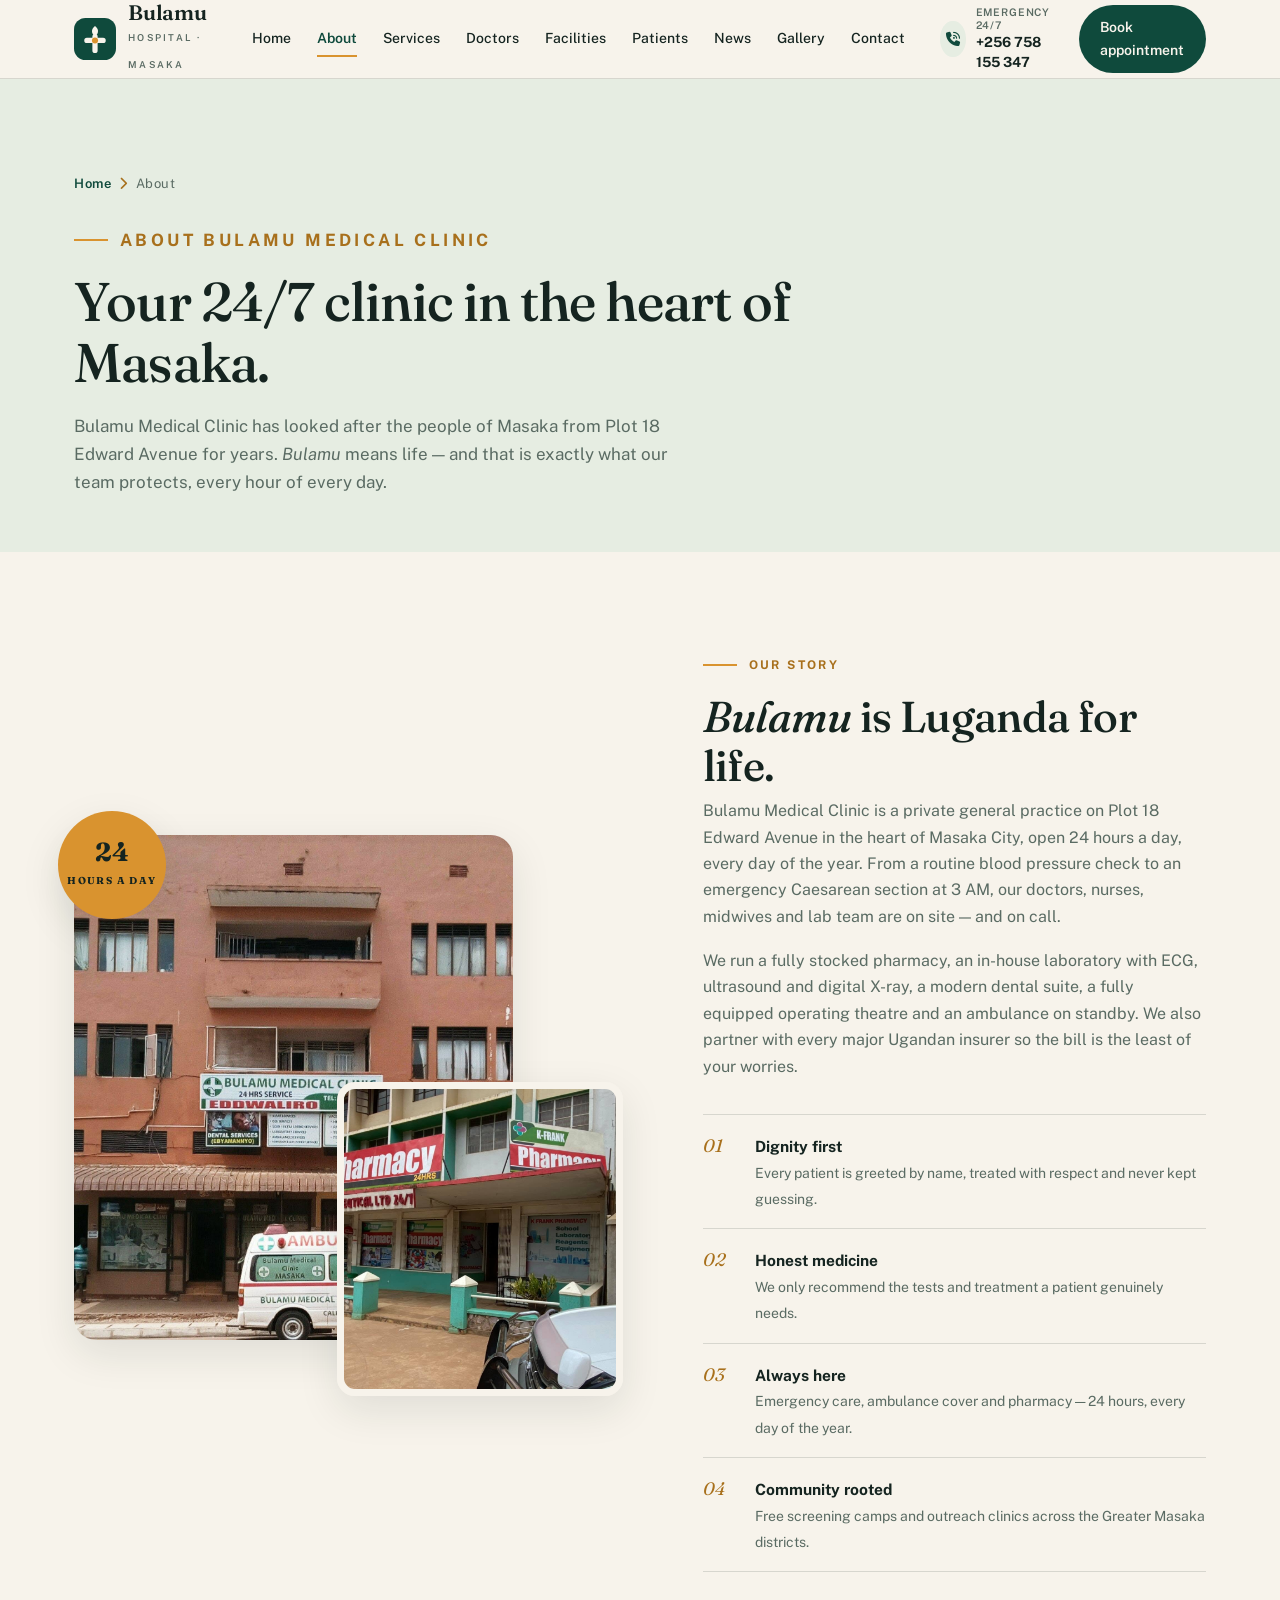
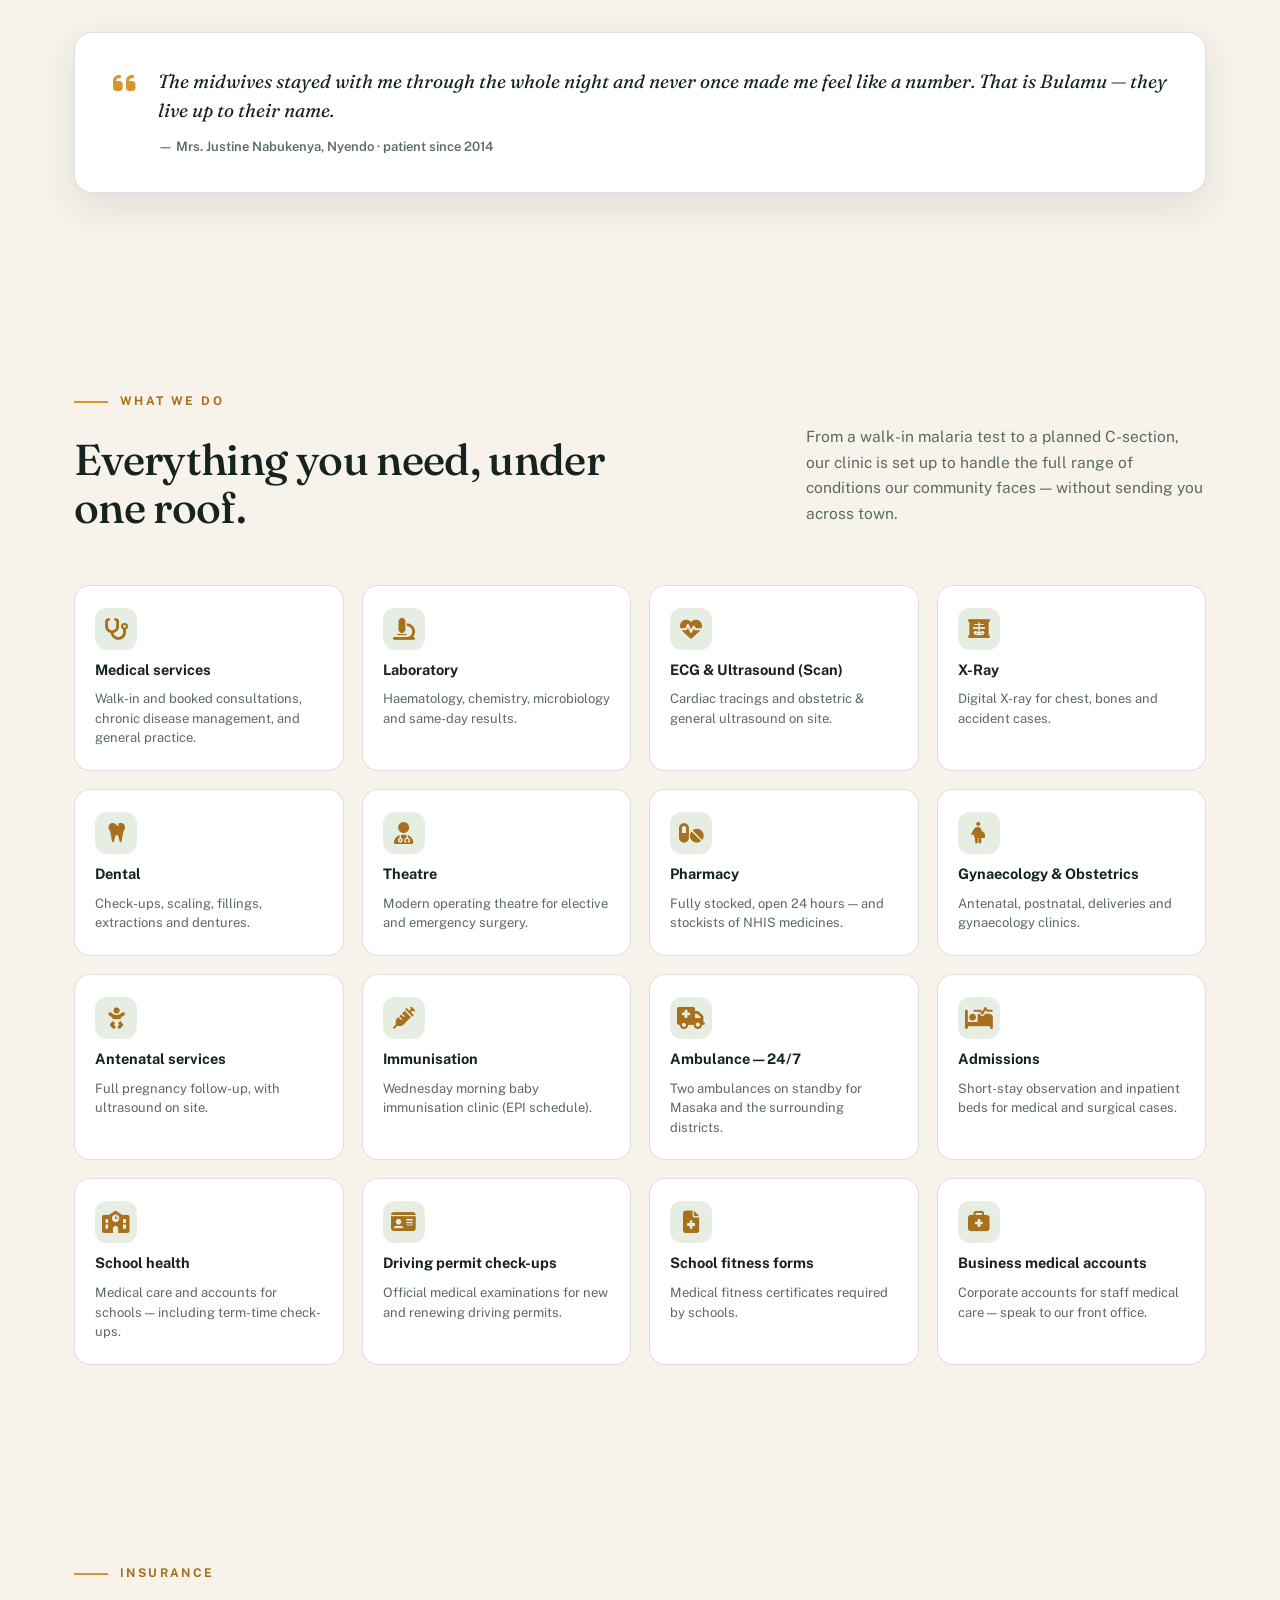
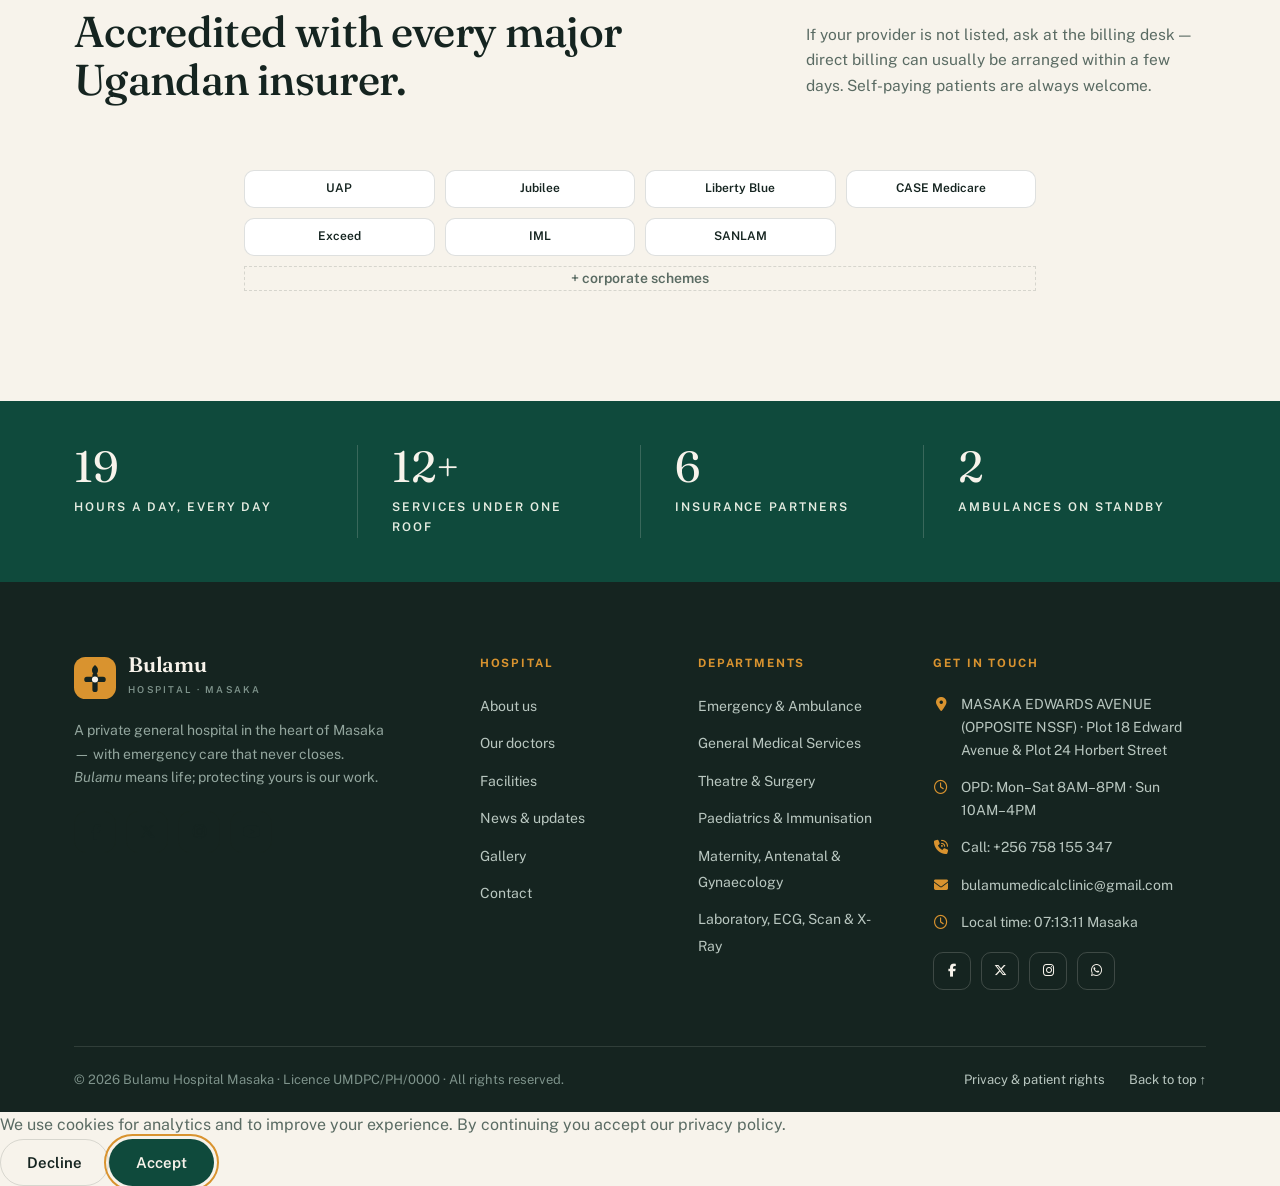
==== commit bf463157: "vercel" ====
--- a/about.html
+++ b/about.html
@@ -54,9 +54,9 @@
       <a class="nav-link" href="contact.html">Contact</a>
     </nav>
     <div class="header-actions">
-      <a class="header-phone" href="tel:+256772123456">
+      <a class="header-phone" href="tel:+256758155347">
         <i class="fa-solid fa-phone-volume"></i>
-        <span><small>Emergency 24/7</small><strong>+256 772 123 456</strong></span>
+        <span><small>Emergency 24/7</small><strong>+256 758 155 347</strong></span>
       </a>
       <a class="btn btn-primary btn-sm" href="appointment.html">Book appointment</a>
       <button class="hamburger" id="navToggle" aria-label="Open menu" aria-expanded="false"><span></span><span></span><span></span></button>
@@ -76,8 +76,8 @@
   <a class="d-link" href="contact.html">Contact</a>
   <a class="btn btn-primary d-cta" href="appointment.html">Book an appointment</a>
   <div class="d-contact">
-    <span><i class="fa-solid fa-phone-volume"></i>+256 772 123 456 (24/7)</span>
-    <span><i class="fa-solid fa-location-dot"></i>Kampala Road, Masaka City</span>
+    <span><i class="fa-solid fa-phone-volume"></i>+256 758 155 347</span>
+    <span><i class="fa-solid fa-location-dot"></i>MASAKA EDWARDS AVENUE (OPPOSITE NSSF)</span>
     <span><i class="fa-brands fa-facebook"></i>facebook.com/bulamuhospital</span>
   </div>
 </nav>
@@ -227,17 +227,17 @@
       <div>
         <h4>Get in touch</h4>
         <ul class="foot-contact">
-          <li><i class="fa-solid fa-location-dot"></i><span>Kampala Road &middot; Masaka City, Uganda</span></li>
+          <li><i class="fa-solid fa-location-dot"></i><span>MASAKA EDWARDS AVENUE (OPPOSITE NSSF) &middot; Plot 18 Edward Avenue &amp; Plot 24 Horbert Street</span></li>
           <li><i class="fa-regular fa-clock"></i><span>OPD: Mon&ndash;Sat 8AM&ndash;8PM &middot; Sun 10AM&ndash;4PM</span></li>
-          <li><i class="fa-solid fa-phone-volume"></i><span><a href="tel:+256772123456">24/7 Emergency: +256 772 123 456</a></span></li>
-          <li><i class="fa-solid fa-envelope"></i><span><a href="mailto:care@bulamuhospital.co.ug">care@bulamuhospital.co.ug</a></span></li>
+          <li><i class="fa-solid fa-phone-volume"></i><span><a href="tel:+256758155347">Call: +256 758 155 347</a></span></li>
+          <li><i class="fa-solid fa-envelope"></i><span><a href="mailto:bulamumedicalclinic@gmail.com">bulamumedicalclinic@gmail.com</a></span></li>
           <li><i class="fa-regular fa-clock"></i><span>Local time: <span id="kampalaClock">--:--:--</span> Masaka</span></li>
         </ul>
         <div class="tb-social foot-social">
           <a href="https://www.facebook.com/bulamuhospital/" target="_blank" rel="noopener" aria-label="Facebook"><i class="fa-brands fa-facebook-f"></i></a>
           <a href="https://www.x.com" target="_blank" rel="noopener" aria-label="X"><i class="fa-brands fa-x-twitter"></i></a>
           <a href="https://www.instagram.com" target="_blank" rel="noopener" aria-label="Instagram"><i class="fa-brands fa-instagram"></i></a>
-          <a href="https://wa.me/256772123456" target="_blank" rel="noopener" aria-label="WhatsApp"><i class="fa-brands fa-whatsapp"></i></a>
+          <a href="https://wa.me/256758155347" target="_blank" rel="noopener" aria-label="WhatsApp"><i class="fa-brands fa-whatsapp"></i></a>
         </div>
       </div></div>
     <div class="foot-bottom">
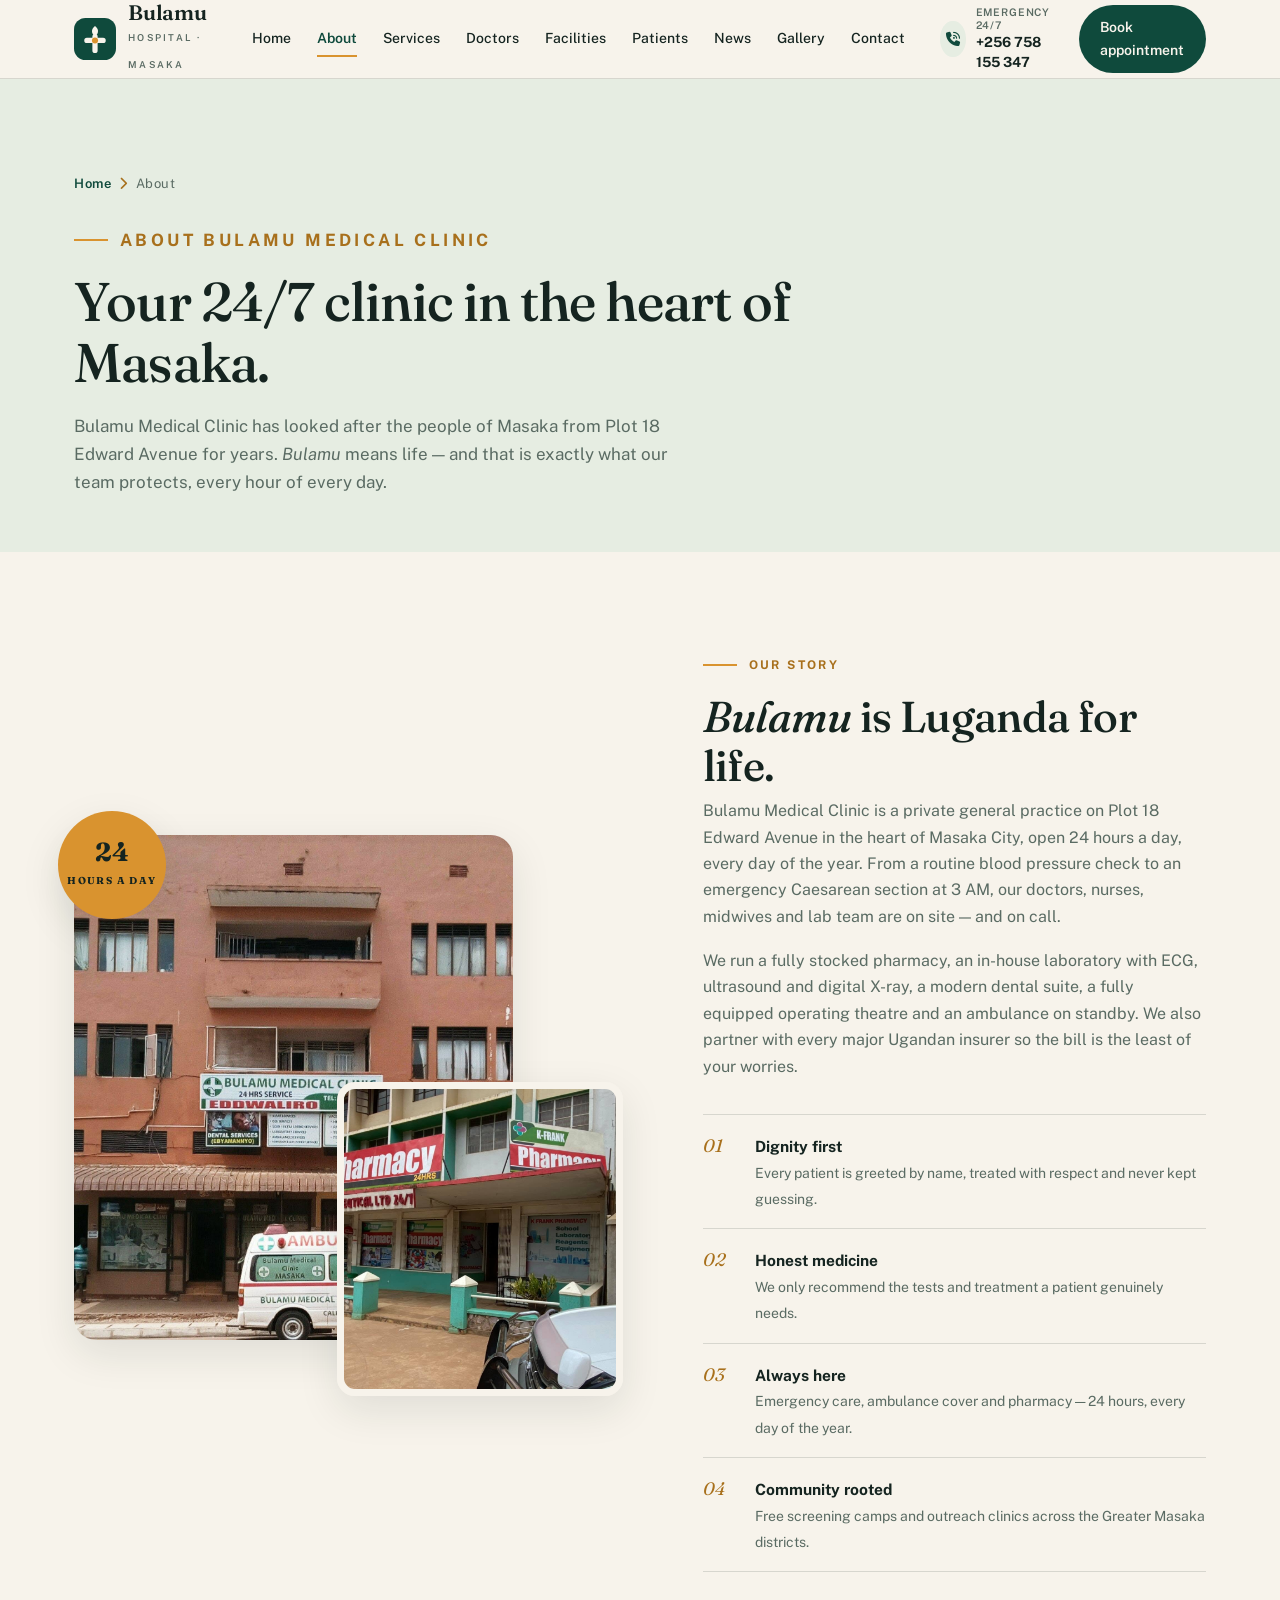
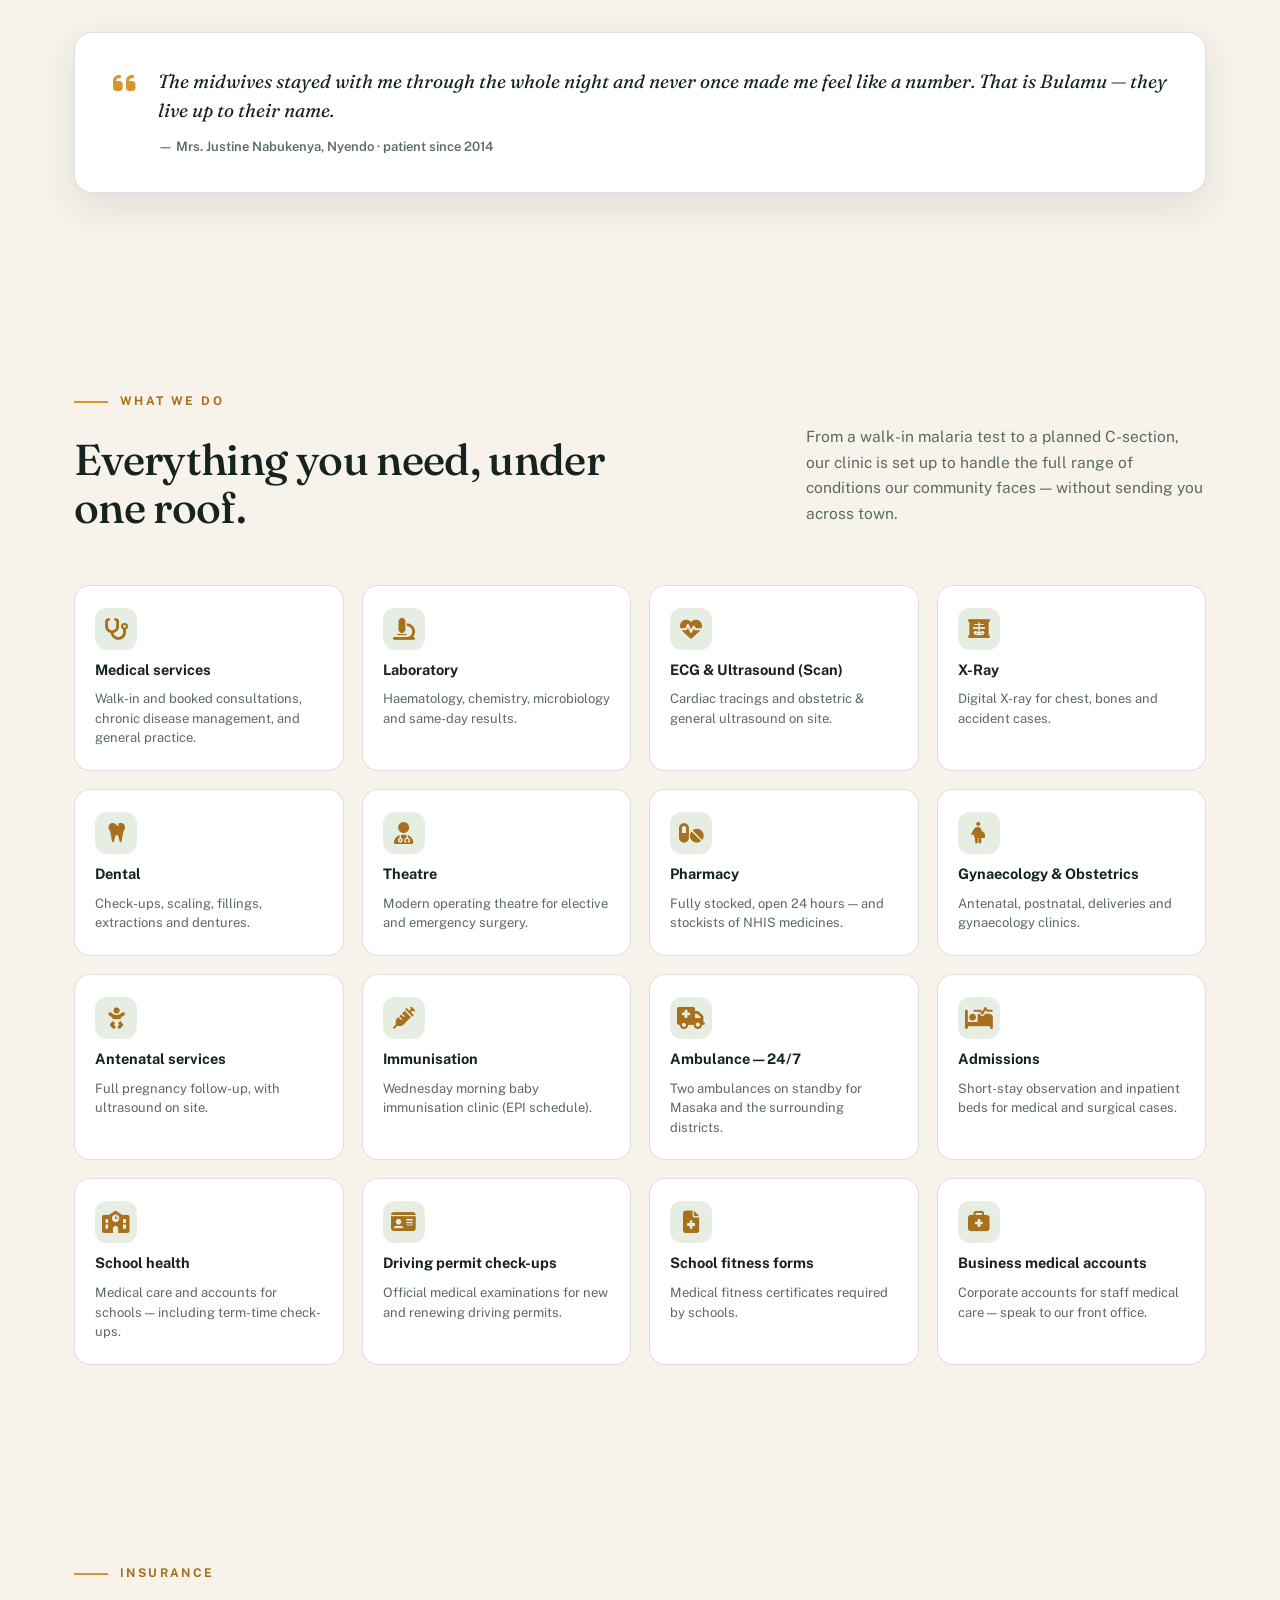
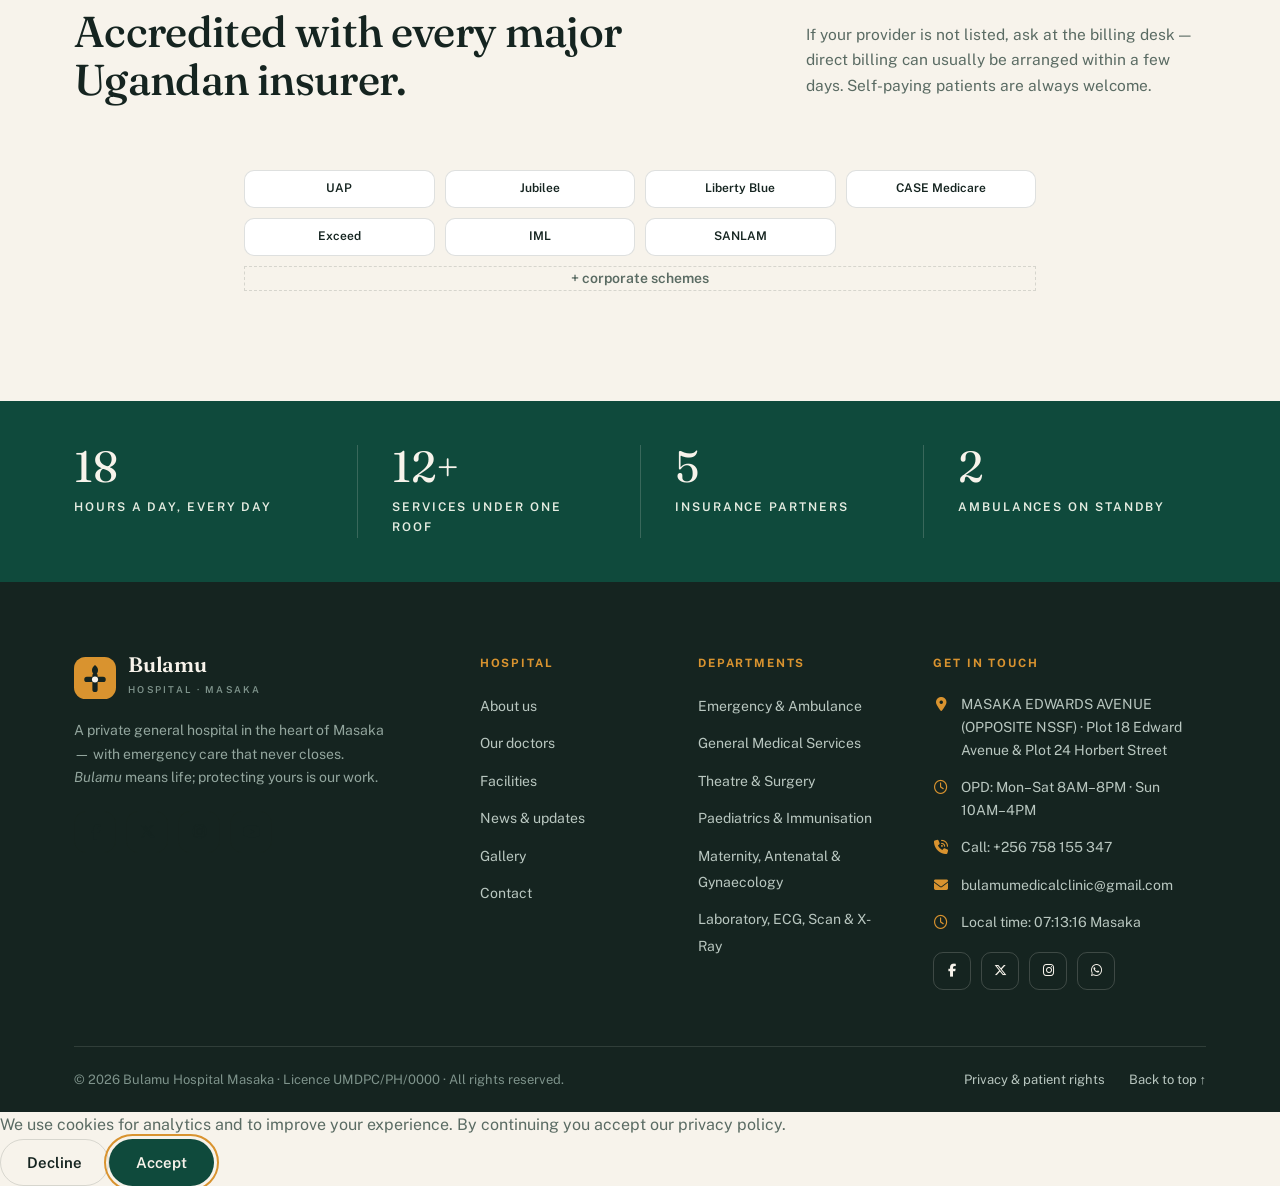
==== commit 75698bc0: "SEO" ====
--- a/about.html
+++ b/about.html
@@ -3,31 +3,26 @@
 <head>
 <meta charset="UTF-8">
 <meta name="viewport" content="width=device-width, initial-scale=1.0">
-<title>About Bulamu Medical Clinic — Masaka</title>
-<meta name="description" content="Bulamu Medical Clinic is a 24/7 private clinic on Plot 18 Edward Avenue, Masaka. Pharmacy, laboratory, X-ray, ultrasound, dental, theatre and ambulance — under one roof.">
-<meta property="og:title" content="About Bulamu Medical Clinic — Masaka">
-<meta property="og:description" content="A 24/7 private clinic in the heart of Masaka — pharmacy, lab, X-ray, dental, theatre and ambulance, on Plot 18 Edward Avenue.">
+<title>About Bulamu Hospital Masaka | Private Hospital in Masaka, Uganda</title>
+<meta name="description" content="Bulamu Hospital Masaka is a 24/7 private hospital on Edward Avenue, Masaka. We offer emergency care, maternity, surgery, pharmacy, laboratory, X-ray, ultrasound, dental and ambulance services.">
+<meta name="robots" content="index,follow,max-image-preview:large,max-snippet:-1,max-video-preview:-1">
+<meta property="og:title" content="About Bulamu Hospital Masaka | Private Hospital in Masaka, Uganda">
+<meta property="og:description" content="A 24/7 private hospital in Masaka with emergency care, maternity, surgery, pharmacy, diagnostics and ambulance support.">
 <meta property="og:type" content="website">
+<meta property="og:site_name" content="Bulamu Hospital Masaka">
 <meta name="theme-color" content="#0F4A3C">
 <link rel="preconnect" href="https://fonts.googleapis.com">
 <link rel="preconnect" href="https://fonts.gstatic.com" crossorigin>
 <link href="https://fonts.googleapis.com/css2?family=Fraunces:ital,opsz,wght@0,9..144,400;0,9..144,500;0,9..144,600;1,9..144,400;1,9..144,500&family=Public+Sans:wght@400;500;600;700&display=swap" rel="stylesheet">
 <link rel="stylesheet" href="https://cdnjs.cloudflare.com/ajax/libs/font-awesome/6.5.2/css/all.min.css">
 <link rel="stylesheet" href="css/style.css">
-  <link rel="icon" href="/favicon.ico">
-  <link rel="manifest" href="/manifest.json">
-  <link rel="canonical" href="https://boniface-devote.github.io/BULAMU-HOSPITAL/about.html">
-  <meta property="og:image" content="https://boniface-devote.github.io/BULAMU-HOSPITAL/img/cover%20image/home.jpg">
-  <meta name="twitter:card" content="summary_large_image">
-  <meta name="twitter:site" content="@bulamuhospital">
-  <meta name="ga4-id" content="G-XXXXXXX">
-</head>
 <link rel="icon" href="/favicon.ico">
 <link rel="manifest" href="/manifest.json">
-<link rel="canonical" href="https://example.com/about.html">
-<meta property="og:image" content="https://example.com/img/cover%20image/home.jpg">
+<link rel="canonical" href="https://bulamu-hospital.vercel.app/about.html">
+<meta property="og:image" content="https://bulamu-hospital.vercel.app/img/cover%20image/home.jpg">
 <meta name="twitter:card" content="summary_large_image">
 <meta name="twitter:site" content="@bulamuhospital">
+<meta name="ga4-id" content="G-XXXXXXX">
 </head>
 <body id="top">
 
